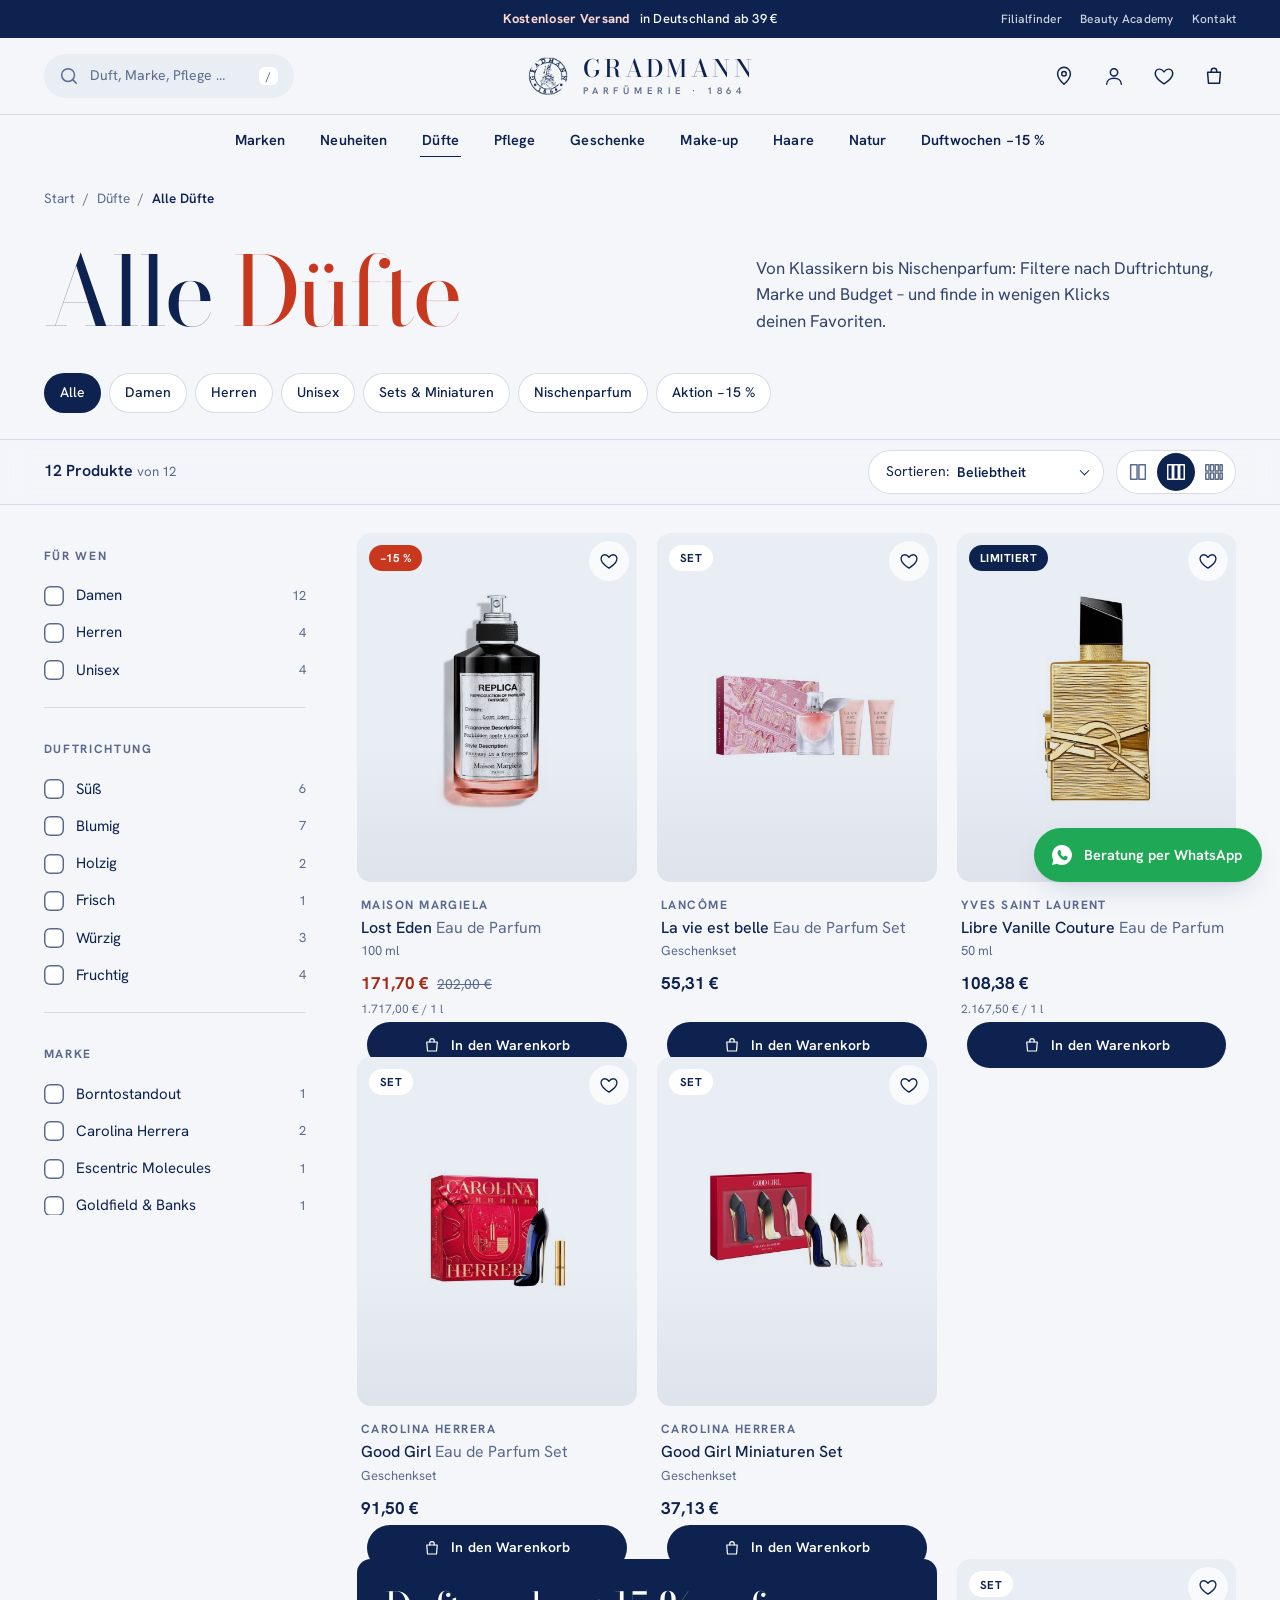
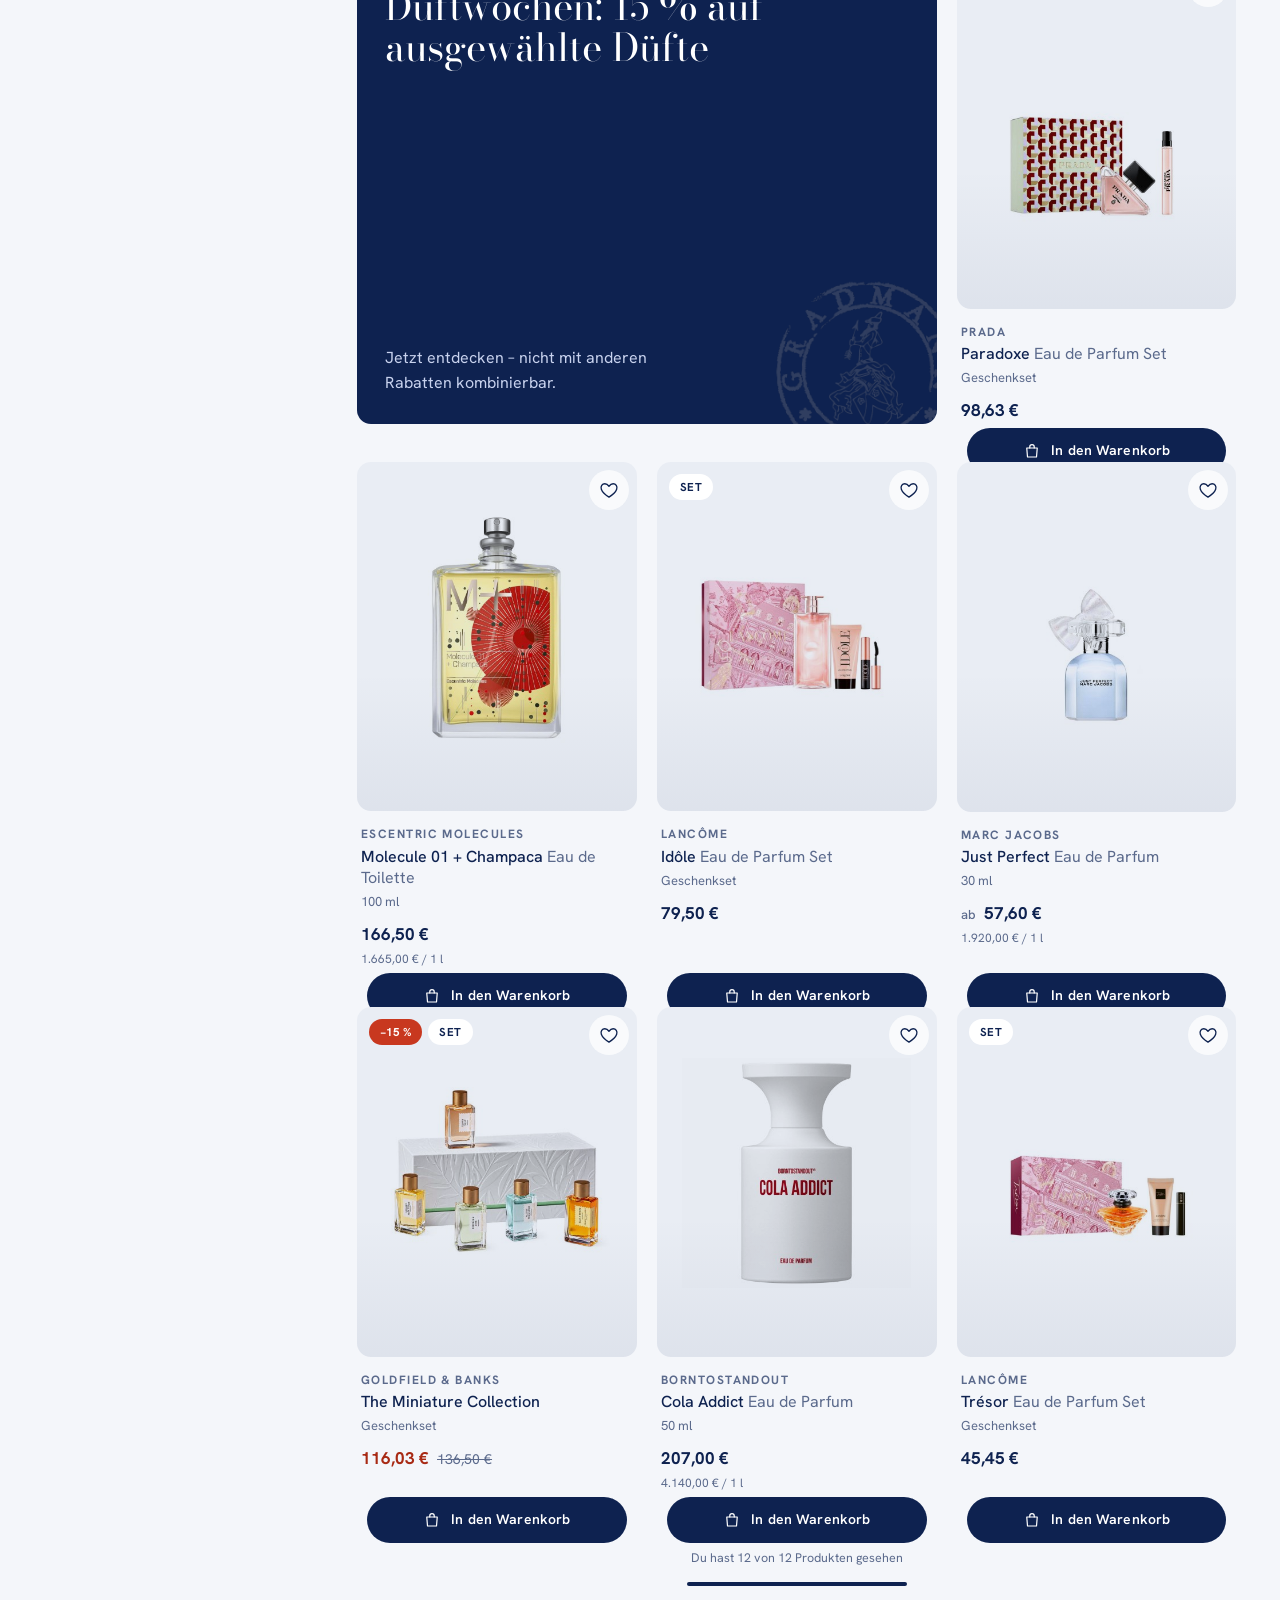
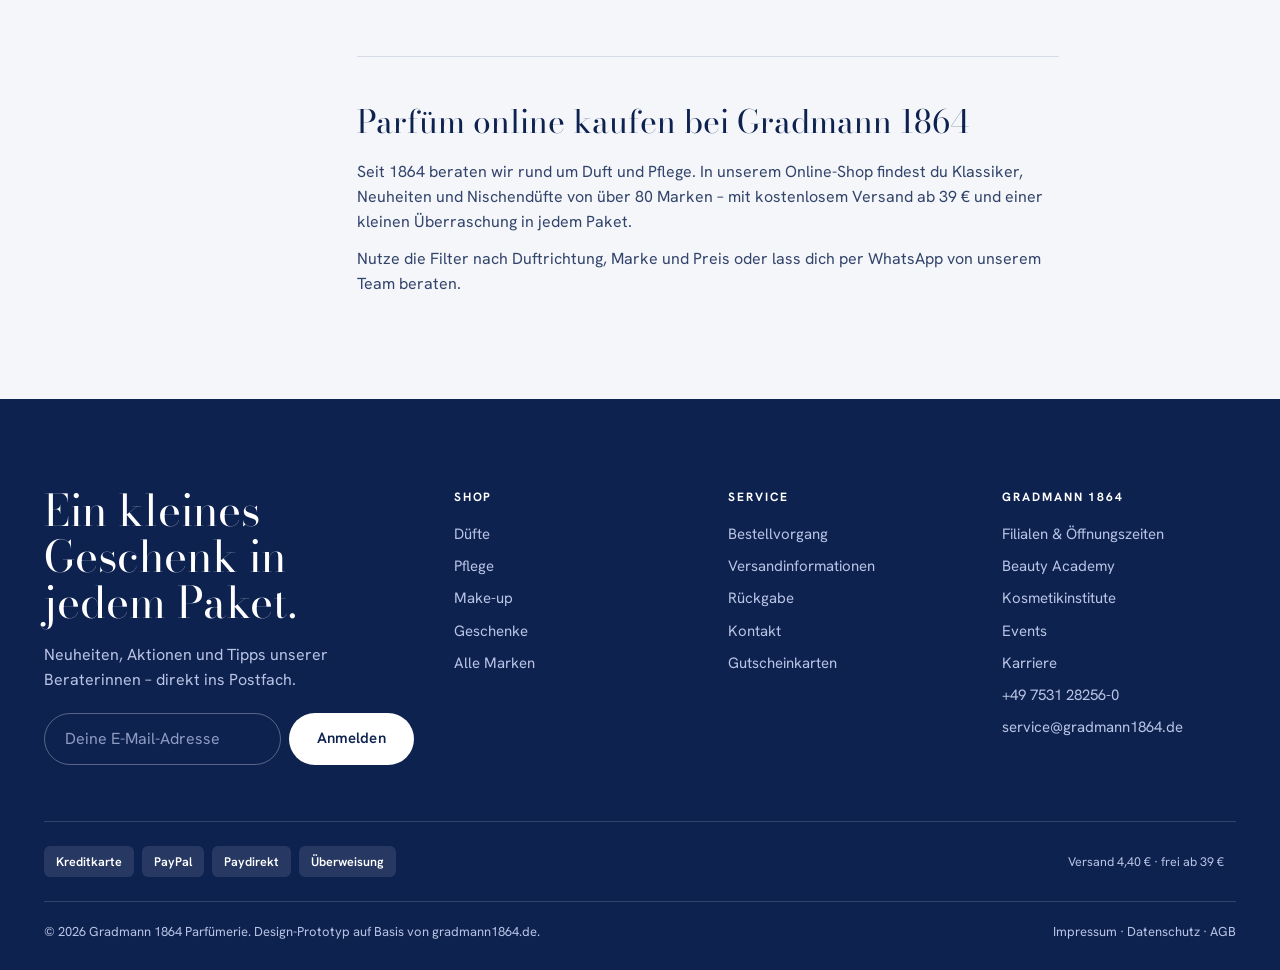
==== kollektion.html @ aa3141bb "Gradmann 1864: Shop-Layout-Prototyp (Startseite, Kollektion, Produkt) Co-Authored-By: Claude Sonnet " ====
<!doctype html>
<html lang="de" class="no-js">
<head>
<meta charset="utf-8">
<meta name="viewport" content="width=device-width, initial-scale=1">
<title>Düfte – GRADMANN 1864</title>
<meta name="description" content="Düfte für Damen, Herren und Unisex von über 80 Marken. Filtern nach Duftrichtung, Marke und Preis.">
<link rel="icon" href="img/stempel.png">
<link rel="preconnect" href="https://fonts.googleapis.com"><link rel="preconnect" href="https://fonts.gstatic.com" crossorigin>
<link href="https://fonts.googleapis.com/css2?family=Bodoni+Moda:ital,opsz,wght@0,6..96,400;0,6..96,500;1,6..96,400&family=Hanken+Grotesk:wght@400;500;600;700&display=swap" rel="stylesheet">
<link rel="stylesheet" href="css/style.css">
</head>
<body>
<script src="js/data.js"></script>
<script src="js/app.js"></script>

<main id="main">
  <div class="wrap">
    <nav class="crumbs" aria-label="Brotkrumen"><a href="index.html">Start</a><span>/</span><a href="kollektion.html">Düfte</a><span>/</span><span aria-current="page" id="crumb">Alle Düfte</span></nav>
    <div class="coll-hero">
      <h1 id="title" class="lines-split"><span class="ln"><span>Alle <em>Düfte</em></span></span></h1>
      <p class="rv" id="intro">Von Klassikern bis Nischenparfum: Filtere nach Duftrichtung, Marke und Budget – und finde in wenigen Klicks deinen Favoriten.</p>
    </div>
    <div class="cats rv" id="cats" role="group" aria-label="Schnellauswahl"></div>
  </div>

  <div class="coll-bar"><div class="wrap coll-bar-in">
    <button class="btn btn-ghost fbtn" id="fopen" style="--h:44px;padding:0 20px"><svg class="icon" viewBox="0 0 24 24"><path d="M4 7h10m4 0h2M4 17h2m4 0h10"/><circle cx="16" cy="7" r="2"/><circle cx="8" cy="17" r="2"/></svg>Filter<span id="fn"></span></button>
    <div class="count" id="count"></div>
    <label class="sel"><span class="sr">Sortieren</span><span class="pre">Sortieren:</span> <select id="sort"><option value="pop">Beliebtheit</option><option value="new">Neuheiten</option><option value="asc">Preis aufsteigend</option><option value="desc">Preis absteigend</option></select></label>
    <div class="view" role="group" aria-label="Ansicht"><button data-d="wide" aria-label="Große Ansicht" aria-pressed="false"><svg class="icon" viewBox="0 0 24 24"><rect x="4" y="4" width="7" height="16"/><rect x="13" y="4" width="7" height="16"/></svg></button><button data-d="" aria-label="Standardansicht" aria-pressed="true"><svg class="icon" viewBox="0 0 24 24"><rect x="3" y="4" width="5" height="16"/><rect x="9.500" y="4" width="5" height="16"/><rect x="16" y="4" width="5" height="16"/></svg></button><button data-d="dense" aria-label="Kompakte Ansicht" aria-pressed="false"><svg class="icon" viewBox="0 0 24 24"><rect x="3" y="4" width="3.500" height="7"/><rect x="8.200" y="4" width="3.500" height="7"/><rect x="13.400" y="4" width="3.500" height="7"/><rect x="18.600" y="4" width="2.400" height="7"/><rect x="3" y="13" width="3.500" height="7"/><rect x="8.200" y="13" width="3.500" height="7"/><rect x="13.400" y="13" width="3.500" height="7"/><rect x="18.600" y="13" width="2.400" height="7"/></svg></button></div>
  </div></div>

  <div class="wrap coll-main">
    <aside class="facets" id="facets" aria-label="Filter">
      <div class="fdrawer-x"><h2>Filter</h2><button class="ibtn" id="fclose" aria-label="Filter schließen"><svg class="icon" viewBox="0 0 24 24"><path d="m6 6 12 12M18 6 6 18"/></svg></button></div>
      <div class="fg"><h3>Für wen</h3><div id="f-for"></div></div>
      <div class="fg"><h3>Duftrichtung</h3><div id="f-family"></div></div>
      <div class="fg"><h3>Marke</h3><div id="f-brand"></div></div>
      <div class="fg"><h3>Art</h3><div id="f-type"></div></div>
      <div class="fg"><h3>Preis</h3><div class="range"><div class="vals"><span>0 €</span><span id="pv"></span></div><input type="range" id="pr" min="30" max="210" step="5" value="210" aria-label="Maximaler Preis"></div></div>
      <div class="fg"><label class="ck"><input type="checkbox" id="f-sale"> Nur Aktionsware (−15 %)</label></div>
      <button class="fclear" id="fclear">Alle Filter zurücksetzen</button>
    </aside>
    <div class="fapply" id="fapply"><button class="btn btn-primary btn-block" id="fdone">Ergebnisse anzeigen</button></div>
    <div class="scrim-f" id="fscrim"></div>

    <section aria-live="polite">
      <div class="active" id="active"></div>
      <div class="pgrid" id="grid"></div>
      <div class="more" id="more"></div>
      <div class="seo rv"><h2>Parfüm online kaufen bei Gradmann 1864</h2><p>Seit 1864 beraten wir rund um Duft und Pflege. In unserem Online-Shop findest du Klassiker, Neuheiten und Nischendüfte von über 80 Marken – mit kostenlosem Versand ab 39 € und einer kleinen Überraschung in jedem Paket.</p><p>Nutze die Filter nach Duftrichtung, Marke und Preis oder lass dich per WhatsApp von unserem Team beraten.</p></div>
    </section>
  </div>
</main>
<script src="js/coll.js"></script>
</body>
</html>
---- css/style.css ----
/* GRADMANN 1864 – Shop-Prototyp · Tokens */
:root {
  --ink: #0e2250;          /* Stempel-Marineblau */
  --ink-2: #33446b;
  --ink-3: #5b6a8c;
  --ground: #f4f6fa;
  --tile: #e9edf4;
  --line: #d5dbe7;
  --paper: #ffffff;
  --accent: #c8381f;       /* Aktionsfarbe: Rabatt, Fortschritt */
  --accent-ink: #a82a14;
  --ok: #17794e;
  --radius: 14px;
  --radius-s: 8px;
  --ease: cubic-bezier(.16, 1, .3, 1);
  --display: 'Bodoni Moda', 'Didot', serif;
  --sans: 'Hanken Grotesk', system-ui, -apple-system, sans-serif;
  --gut: clamp(16px, 3.4vw, 48px);
  --max: 1440px;
  --shadow: 0 1px 2px rgba(14,34,80,.06), 0 12px 32px -12px rgba(14,34,80,.22);
  --hdr-h: 114px;
  color-scheme: light;
}
@media (max-width: 1000px) { :root { --hdr-h: 64px; } }
@view-transition { navigation: auto; }
*, *::before, *::after { box-sizing: border-box; }
html { scroll-behavior: smooth; -webkit-text-size-adjust: 100%; }
body { margin: 0; font: 400 16px/1.55 var(--sans); color: var(--ink-2); background: var(--ground); -webkit-font-smoothing: antialiased; text-rendering: optimizeLegibility; }
img { display: block; max-width: 100%; }
a { color: inherit; text-decoration-thickness: 1px; text-underline-offset: .25em; }
button { font: inherit; color: inherit; background: none; border: 0; padding: 0; cursor: pointer; }
h1, h2, h3, h4 { margin: 0; color: var(--ink); font-weight: 500; text-wrap: balance; }
p { margin: 0; text-wrap: pretty; }
::selection { background: var(--ink); color: #fff; }
:focus-visible { outline: 2px solid var(--ink); outline-offset: 3px; border-radius: 4px; }
.dark :focus-visible { outline-color: #fff; }
::-webkit-scrollbar { width: 10px; height: 10px; }
::-webkit-scrollbar-thumb { background: var(--line); border-radius: 10px; border: 2px solid var(--ground); }
input, select { caret-color: var(--accent); }
.wrap { width: 100%; max-width: var(--max); margin-inline: auto; padding-inline: var(--gut); }
.sr { position: absolute; width: 1px; height: 1px; overflow: hidden; clip-path: inset(50%); white-space: nowrap; }
.display { font-family: var(--display); font-weight: 400; letter-spacing: -.02em; line-height: 1; }
.tnum { font-variant-numeric: tabular-nums; }
.skip { position: absolute; left: 12px; top: -60px; background: var(--ink); color: #fff; padding: 10px 16px; border-radius: 8px; z-index: 200; transition: top .2s; }
.skip:focus { top: 12px; }

/* Buttons */
.btn { --h: 52px; display: inline-flex; align-items: center; justify-content: center; gap: 10px; min-height: var(--h); padding: 0 28px; border-radius: 999px; font-weight: 600; font-size: 15px; letter-spacing: .01em; text-decoration: none; transition: transform .35s var(--ease), background .25s, color .25s, box-shadow .35s var(--ease); position: relative; overflow: hidden; isolation: isolate; white-space: nowrap; }
.btn svg { width: 18px; height: 18px; transition: transform .4s var(--ease); }
.btn:hover svg.arr { transform: translateX(4px); }
.btn-primary { background: var(--ink); color: #fff; }
.btn-primary::before { content: ''; position: absolute; inset: 0; background: var(--accent); transform: translateY(101%); transition: transform .45s var(--ease); z-index: -1; border-radius: inherit; }
.btn-primary:hover::before { transform: none; }
.btn-primary:active { transform: scale(.97); }
.btn-ghost { box-shadow: inset 0 0 0 1.5px var(--ink); color: var(--ink); background: transparent; }
.btn-ghost:hover { background: var(--ink); color: #fff; }
.btn-light { background: #fff; color: var(--ink); }
.btn-light:hover { background: var(--accent); color: #fff; }
.btn-block { width: 100%; }
.btn[disabled] { opacity: .5; pointer-events: none; }
.link { font-weight: 600; color: var(--ink); text-decoration: none; background: linear-gradient(currentColor, currentColor) 0 100% / 100% 1.5px no-repeat; padding-bottom: 3px; transition: background-size .45s var(--ease); display: inline-flex; gap: 8px; align-items: center; }
.link:hover { background-size: 0 1.5px; background-position: 100% 100%; }
.icon { width: 22px; height: 22px; stroke: currentColor; fill: none; stroke-width: 1.6; stroke-linecap: round; stroke-linejoin: round; }

/* Announcement */
.announce { background: var(--ink); color: #fff; font-size: 13px; font-weight: 500; letter-spacing: .02em; height: 38px; position: relative; overflow: hidden; }
.announce .wrap { height: 100%; display: flex; align-items: center; justify-content: center; position: relative; }
.announce .msg { position: absolute; inset: 0; display: flex; align-items: center; justify-content: center; gap: 10px; opacity: 0; transform: translateY(12px); transition: opacity .6s var(--ease), transform .6s var(--ease); text-align: center; padding-inline: 12px; }
.announce .msg.on { opacity: 1; transform: none; }
.announce b { font-weight: 700; color: #ffd9d1; }
.announce .side { position: absolute; right: var(--gut); font-size: 12px; opacity: .8; display: none; }
@media (min-width: 900px) { .announce .side { display: block; } .announce .side a { text-decoration: none; margin-left: 18px; } .announce .side a:hover { text-decoration: underline; } }

/* Header */
.hdr { position: sticky; top: 0; z-index: 60; background: rgba(244,246,250,.86); backdrop-filter: saturate(1.4) blur(16px); -webkit-backdrop-filter: saturate(1.4) blur(16px); border-bottom: 1px solid transparent; transition: border-color .3s, background .3s, box-shadow .3s; }
.hdr.stuck { border-color: var(--line); box-shadow: 0 8px 30px -20px rgba(14,34,80,.3); }
.hdr-in { display: grid; grid-template-columns: 1fr auto 1fr; align-items: center; height: 76px; gap: 16px; transition: height .4s var(--ease); }
.hdr.stuck .hdr-in { height: 64px; }
.brand { display: flex; align-items: center; gap: 12px; text-decoration: none; color: var(--ink); justify-self: center; }
.brand img { width: 46px; height: auto; transition: transform .8s var(--ease), width .4s var(--ease); }
.hdr.stuck .brand img { width: 38px; }
.brand:hover img { transform: rotate(-12deg) scale(1.06); }
.brand .wm { display: flex; flex-direction: column; line-height: 1; }
.brand .wm b { font-family: var(--display); font-size: 24px; font-weight: 500; letter-spacing: .14em; }
.brand .wm i { font-style: normal; font-size: 9.5px; letter-spacing: .5em; text-transform: uppercase; margin-top: 5px; color: var(--ink-3); font-weight: 600; }
.hdr-l, .hdr-r { display: flex; align-items: center; gap: 6px; }
.hdr-r { justify-content: flex-end; }
.ibtn { width: 44px; height: 44px; border-radius: 50%; display: grid; place-items: center; color: var(--ink); position: relative; transition: background .2s, transform .3s var(--ease); text-decoration: none; }
.ibtn:hover { background: var(--tile); }
.ibtn:active { transform: scale(.92); }
.ibtn .count { position: absolute; top: 3px; right: 1px; min-width: 19px; height: 19px; padding: 0 5px; border-radius: 10px; background: var(--accent); color: #fff; font-size: 11px; font-weight: 700; display: grid; place-items: center; transform: scale(0); transition: transform .45s var(--ease); font-variant-numeric: tabular-nums; }
.ibtn .count.on { transform: scale(1); }
.ibtn .count.pop { animation: pop .5s var(--ease); }
@keyframes pop { 40% { transform: scale(1.5); } }
.burger { display: none; }
.hdr-search { display: flex; align-items: center; gap: 10px; height: 44px; padding: 0 16px 0 14px; border-radius: 999px; background: var(--tile); color: var(--ink-3); font-size: 14px; min-width: 250px; transition: background .2s, box-shadow .2s; }
.hdr-search:hover { background: #dfe5ef; }
.hdr-search kbd { margin-left: auto; font: 600 11px var(--sans); padding: 2px 7px; border-radius: 6px; background: var(--paper); color: var(--ink-3); }
.nav { border-top: 1px solid var(--line); }
.nav ul { list-style: none; margin: 0; padding: 0; display: flex; justify-content: center; gap: clamp(14px, 2.4vw, 36px); }
.nav > .wrap > ul > li > a { display: block; padding: 14px 2px; font-size: 14.5px; font-weight: 600; color: var(--ink); text-decoration: none; position: relative; letter-spacing: .01em; }
.nav > .wrap > ul > li > a::after { content: ''; position: absolute; left: 0; right: 0; bottom: 8px; height: 1.5px; background: var(--ink); transform: scaleX(0); transform-origin: right; transition: transform .45s var(--ease); }
.nav > .wrap > ul > li:hover > a::after, .nav > .wrap > ul > li > a[aria-current]::after { transform: scaleX(1); transform-origin: left; }
.nav li.sale > a { color: var(--accent-ink); }
.nav li.has-mega { position: static; }
.mega { position: absolute; left: 0; right: 0; top: 100%; background: var(--paper); border-bottom: 1px solid var(--line); box-shadow: 0 40px 60px -40px rgba(14,34,80,.35); opacity: 0; visibility: hidden; transform: translateY(-8px); transition: opacity .3s var(--ease), transform .45s var(--ease), visibility 0s .3s; }
.has-mega:hover > .mega, .has-mega:focus-within > .mega { opacity: 1; visibility: visible; transform: none; transition-delay: 0s; }
.mega-in { display: grid; grid-template-columns: repeat(4, 1fr) 1.35fr; gap: 32px; padding-block: 34px 40px; }
.mega h4 { font-size: 12px; text-transform: uppercase; letter-spacing: .14em; color: var(--ink-3); font-weight: 700; margin-bottom: 14px; }
.mega ul { flex-direction: column; gap: 2px; justify-content: flex-start; }
.mega ul a { display: inline-block; padding: 5px 0; text-decoration: none; color: var(--ink); font-size: 15.5px; transition: transform .3s var(--ease), color .2s; }
.mega ul a:hover { transform: translateX(6px); color: var(--accent-ink); }
.mega-feat { display: grid; grid-template-columns: 110px 1fr; gap: 16px; align-items: center; background: var(--tile); border-radius: var(--radius); padding: 14px; text-decoration: none; color: var(--ink); }
.mega-feat img { mix-blend-mode: multiply; aspect-ratio: 1; object-fit: contain; width: 100%; transition: transform .6s var(--ease); }
.mega-feat:hover img { transform: scale(1.08) rotate(-3deg); }
.mega-feat b { display: block; font-family: var(--display); font-weight: 500; font-size: 20px; line-height: 1.15; margin: 4px 0 8px; }
.mega-feat span { font-size: 14px; }

/* Mobile nav */
.mnav { position: fixed; inset: 0; z-index: 90; pointer-events: none; visibility: hidden; transition: visibility 0s .6s; }
.mnav .scrim { position: absolute; inset: 0; background: rgba(14,34,80,.45); opacity: 0; transition: opacity .35s; }
.mnav .panel { position: absolute; inset: 0 auto 0 0; width: min(92vw, 400px); background: var(--paper); transform: translateX(-102%); transition: transform .55s var(--ease); display: flex; flex-direction: column; padding: 18px var(--gut) 28px; overflow: auto; }
.mnav.open { pointer-events: auto; visibility: visible; transition-delay: 0s; }
.mnav.open .scrim { opacity: 1; }
.mnav.open .panel { transform: none; }
.mnav ul { list-style: none; margin: 18px 0; padding: 0; }
.mnav li a { display: flex; justify-content: space-between; align-items: center; padding: 16px 0; border-bottom: 1px solid var(--line); font-family: var(--display); font-size: 28px; color: var(--ink); text-decoration: none; opacity: 0; transform: translateX(-16px); transition: opacity .5s var(--ease), transform .6s var(--ease); }
.mnav.open li a { opacity: 1; transform: none; transition-delay: calc(var(--i) * 45ms + 150ms); }

/* Search overlay */
.search[aria-hidden="true"] { visibility: hidden; }
.search { position: fixed; inset: 0; z-index: 100; background: rgba(244,246,250,.97); backdrop-filter: blur(10px); display: grid; align-content: start; padding: 0 var(--gut); opacity: 0; visibility: hidden; transition: opacity .3s, visibility 0s .3s; overflow: auto; }
.search.open { opacity: 1; visibility: visible; transition-delay: 0s; }
.search-in { width: 100%; max-width: 1100px; margin: 0 auto; padding-top: clamp(24px, 8vh, 90px); transform: translateY(-16px); transition: transform .6s var(--ease); }
.search.open .search-in { transform: none; }
.search-box { display: flex; align-items: center; gap: 14px; border-bottom: 2px solid var(--ink); padding-bottom: 12px; color: var(--ink); }
.search-box input { flex: 1; min-width: 0; border: 0; background: none; outline: 0; font: 400 clamp(26px, 5vw, 52px)/1.1 var(--display); color: var(--ink); letter-spacing: -.01em; }
.search-box input::placeholder { color: #9aa6c0; }
.search-grid { display: grid; grid-template-columns: 220px 1fr; gap: 40px; margin-top: 34px; padding-bottom: 60px; }
.search h5 { margin: 0 0 12px; font-size: 12px; letter-spacing: .14em; text-transform: uppercase; color: var(--ink-3); }
.chips { display: flex; flex-wrap: wrap; gap: 8px; }
.chip { display: inline-flex; align-items: center; gap: 8px; min-height: 40px; padding: 0 16px; border-radius: 999px; background: var(--paper); box-shadow: inset 0 0 0 1px var(--line); font-size: 14px; font-weight: 500; color: var(--ink); text-decoration: none; transition: background .2s, color .2s, box-shadow .2s, transform .3s var(--ease); }
.chip:hover { box-shadow: inset 0 0 0 1px var(--ink); }
.chip[aria-pressed="true"], .chip.on { background: var(--ink); color: #fff; box-shadow: none; }
.chip:active { transform: scale(.95); }
.res { list-style: none; margin: 0; padding: 0; display: grid; gap: 4px; }
.res a { display: grid; grid-template-columns: 64px 1fr auto; gap: 16px; align-items: center; padding: 8px; border-radius: 12px; text-decoration: none; color: var(--ink); transition: background .2s; }
.res a:hover, .res a:focus-visible { background: var(--paper); }
.res img { width: 64px; aspect-ratio: 1; object-fit: contain; background: var(--tile); border-radius: 10px; mix-blend-mode: multiply; }
.res small { display: block; color: var(--ink-3); font-size: 13px; }
.res b { font-weight: 600; }
.res mark { background: none; color: var(--accent-ink); font-weight: 700; }

/* Drawer (cart) */
.drawer { position: fixed; inset: 0; z-index: 95; pointer-events: none; visibility: hidden; transition: visibility 0s .6s; }
.drawer .scrim { position: absolute; inset: 0; background: rgba(14,34,80,.45); opacity: 0; transition: opacity .35s; }
.drawer .panel { position: absolute; top: 0; right: 0; bottom: 0; width: min(100vw, 460px); background: var(--paper); transform: translateX(104%); transition: transform .6s var(--ease); display: flex; flex-direction: column; box-shadow: -30px 0 60px -30px rgba(14,34,80,.4); }
.drawer.open { pointer-events: auto; visibility: visible; transition-delay: 0s; }
.drawer.open .scrim { opacity: 1; }
.drawer.open .panel { transform: none; }
.drawer header { display: flex; align-items: center; justify-content: space-between; padding: 20px 24px; border-bottom: 1px solid var(--line); }
.drawer header h2 { font-family: var(--display); font-size: 26px; font-weight: 400; }
.ship { padding: 16px 24px; background: var(--ground); border-bottom: 1px solid var(--line); font-size: 14px; color: var(--ink); }
.ship .bar { height: 8px; border-radius: 8px; background: var(--line); overflow: hidden; margin-top: 10px; }
.ship .bar i { display: block; height: 100%; width: 0; background: var(--accent); border-radius: 8px; transition: width .9s var(--ease), background .4s; }
.ship.done .bar i { background: var(--ok); }
.ship b { font-weight: 700; }
.lines { flex: 1; overflow: auto; padding: 8px 24px; }
.line { display: grid; grid-template-columns: 84px 1fr auto; gap: 16px; padding: 16px 0; border-bottom: 1px solid var(--line); animation: lineIn .6s var(--ease) both; }
@keyframes lineIn { from { opacity: 0; transform: translateY(14px); } }
.line img { width: 84px; aspect-ratio: 1; object-fit: contain; background: var(--tile); border-radius: 10px; mix-blend-mode: multiply; }
.line small { color: var(--ink-3); display: block; font-size: 13px; }
.line b.n { color: var(--ink); font-weight: 600; line-height: 1.25; display: block; margin-top: 2px; }
.line .rm { font-size: 13px; color: var(--ink-3); text-decoration: underline; margin-top: 8px; }
.line .rm:hover { color: var(--accent-ink); }
.line .pr { font-weight: 700; color: var(--ink); text-align: right; }
.qty { display: inline-flex; align-items: center; border-radius: 999px; box-shadow: inset 0 0 0 1px var(--line); margin-top: 10px; }
.qty button { width: 36px; height: 36px; border-radius: 50%; font-size: 18px; color: var(--ink); transition: background .2s; }
.qty button:hover { background: var(--tile); }
.qty span { min-width: 26px; text-align: center; font-weight: 600; color: var(--ink); font-variant-numeric: tabular-nums; }
.drawer footer { padding: 20px 24px 24px; border-top: 1px solid var(--line); background: var(--paper); display: grid; gap: 12px; }
.drawer .row { display: flex; justify-content: space-between; font-size: 15px; }
.drawer .row.total { font-size: 20px; font-weight: 700; color: var(--ink); }
.drawer .empty { text-align: center; padding: 60px 10px; color: var(--ink-3); }
.drawer .empty h3 { font-family: var(--display); font-size: 28px; font-weight: 400; margin-bottom: 8px; }
.upsell { padding: 14px 24px; background: var(--ground); border-top: 1px solid var(--line); }
.upsell h5 { margin: 0 0 10px; font-size: 12px; text-transform: uppercase; letter-spacing: .12em; color: var(--ink-3); }
.upsell .u { display: grid; grid-template-columns: 52px 1fr auto; gap: 12px; align-items: center; }
.upsell img { width: 52px; aspect-ratio: 1; object-fit: contain; background: var(--tile); border-radius: 8px; mix-blend-mode: multiply; }
.upsell .u b { font-size: 14px; color: var(--ink); line-height: 1.2; display: block; }
.upsell .u small { color: var(--ink-3); }
.mini { min-height: 38px; padding: 0 16px; border-radius: 999px; box-shadow: inset 0 0 0 1.5px var(--ink); color: var(--ink); font-weight: 600; font-size: 13px; transition: background .2s, color .2s; }
.mini:hover { background: var(--ink); color: #fff; }

/* Toast + fly */
.toast { position: fixed; left: 50%; bottom: 24px; z-index: 120; transform: translate(-50%, calc(100% + 48px)); visibility: hidden; background: var(--ink); color: #fff; padding: 14px 22px; border-radius: 999px; font-weight: 600; font-size: 14.5px; display: flex; gap: 10px; align-items: center; transition: transform .6s var(--ease), visibility 0s .6s; box-shadow: var(--shadow); max-width: calc(100vw - 32px); }
.toast.on { transform: translate(-50%, 0); visibility: visible; transition-delay: 0s; }
.fly { position: fixed; z-index: 130; width: 80px; height: 80px; object-fit: contain; border-radius: 50%; background: var(--tile); pointer-events: none; mix-blend-mode: multiply; transition: transform .85s cubic-bezier(.5,0,.2,1), opacity .85s; }

/* Reveal */
.rv { opacity: 0; transform: translateY(26px); transition: opacity .9s var(--ease), transform 1s var(--ease); transition-delay: calc(var(--d, 0) * 80ms); }
.rv.in { opacity: 1; transform: none; }
.wipe { clip-path: inset(0 0 99% 0); transition: clip-path 1.2s var(--ease); transition-delay: calc(var(--d, 0) * 100ms); }
.wipe.in { clip-path: inset(0); }
.lines-split .ln { display: block; overflow: hidden; }
.lines-split .ln > span { display: inline-block; transform: translateY(105%); transition: transform 1.1s var(--ease); transition-delay: calc(var(--d, 0) * 90ms + 100ms); }
.lines-split.in .ln > span { transform: none; }
@media (prefers-reduced-motion: reduce) {
  .marq-t { animation: none !important; }
  *, *::before, *::after { animation-iteration-count: 1 !important; animation-duration: .01ms !important; transition-duration: .01ms !important; transition-delay: 0s !important; scroll-behavior: auto !important; }
  .rv, .wipe, .lines-split .ln > span { opacity: 1; transform: none; clip-path: none; }
}
.no-js .rv, .no-js .wipe, .no-js .lines-split .ln > span { opacity: 1; transform: none; clip-path: none; }

/* Product card */
.pgrid { display: grid; grid-template-columns: repeat(4, 1fr); gap: clamp(28px, 3vw, 44px) clamp(14px, 1.6vw, 24px); }
.pc { position: relative; display: flex; flex-direction: column; min-width: 0; }
.pc-media { position: relative; display: block; aspect-ratio: 4 / 5; background: var(--tile); border-radius: var(--radius); overflow: hidden; }
.pc-media img { position: absolute; inset: 9% 9% 14%; width: 82%; height: 77%; object-fit: contain; mix-blend-mode: multiply; transition: transform .9s var(--ease); }
.pc:hover .pc-media img { transform: scale(1.07) translateY(-2%); }
.pc-media::after { content: ''; position: absolute; inset: auto 0 0; height: 40%; background: linear-gradient(transparent, rgba(14,34,80,.05)); pointer-events: none; }
.badges { position: absolute; top: 12px; left: 12px; display: flex; gap: 6px; z-index: 2; flex-wrap: wrap; }
.badge { display: inline-flex; align-items: center; height: 26px; padding: 0 11px; border-radius: 999px; font-size: 11.5px; font-weight: 700; letter-spacing: .04em; background: var(--paper); color: var(--ink); text-transform: uppercase; }
.badge.sale { background: var(--accent); color: #fff; }
.badge.ink { background: var(--ink); color: #fff; }
.wish { position: absolute; top: 8px; right: 8px; z-index: 3; width: 40px; height: 40px; border-radius: 50%; display: grid; place-items: center; color: var(--ink); background: rgba(255,255,255,.7); backdrop-filter: blur(6px); transition: transform .4s var(--ease), background .2s; }
.wish:hover { background: #fff; transform: scale(1.08); }
.wish svg { width: 20px; height: 20px; }
.wish[aria-pressed="true"] { color: var(--accent); }
.wish[aria-pressed="true"] svg { fill: currentColor; animation: pop .5s var(--ease); }
.qa { position: absolute; left: 10px; right: 10px; bottom: 10px; z-index: 3; transform: translateY(calc(100% + 14px)); transition: transform .6s var(--ease); }
.pc:hover .qa, .pc:focus-within .qa { transform: none; }
@media (hover: none) { .qa { transform: none; position: static; margin-top: 12px; } .qa .btn { --h: 44px; width: 100%; } }
.qa .btn { --h: 46px; width: 100%; background: var(--ink); color: #fff; font-size: 14px; }
.pc-body { padding: 14px 4px 0; display: grid; gap: 3px; }
.pc-brand { font-size: 12px; font-weight: 700; letter-spacing: .12em; text-transform: uppercase; color: var(--ink-3); }
.pc-name { font-size: 16px; line-height: 1.3; color: var(--ink); font-weight: 500; text-decoration: none; }
.pc-name::after { content: ''; position: absolute; inset: 0; z-index: 1; }
.pc-meta { font-size: 13px; color: var(--ink-3); }
.pc-price { display: flex; align-items: baseline; gap: 8px; margin-top: 6px; font-weight: 700; color: var(--ink); font-size: 17px; font-variant-numeric: tabular-nums; }
.pc-price s { font-weight: 400; color: var(--ink-3); font-size: 14px; }
.pc-price .off { color: var(--accent-ink); }
.pc-price small { font-weight: 500; color: var(--ink-3); font-size: 13px; }
.pc-per { font-size: 12px; color: var(--ink-3); }
.pc-tags { display: flex; gap: 6px; flex-wrap: wrap; margin-top: 8px; }
.pc-tags span { font-size: 12px; padding: 3px 9px; border-radius: 999px; background: var(--paper); box-shadow: inset 0 0 0 1px var(--line); color: var(--ink-2); }
@media (max-width: 1100px) { .pgrid { grid-template-columns: repeat(3, 1fr); } }
@media (max-width: 760px) { .pgrid { grid-template-columns: repeat(2, 1fr); } .pc-name { font-size: 15px; } .qa { display: block; position: static; transform: none; margin-top: 10px; } .qa .btn { --h: 42px; font-size: 13px; } .pc-tags { display: none; } }

/* Section scaffolding */
.sec { padding-block: clamp(64px, 9vw, 130px); }
.sec-head { display: flex; align-items: end; justify-content: space-between; gap: 24px; margin-bottom: clamp(28px, 4vw, 52px); flex-wrap: wrap; }
.sec-head h2 { font-family: var(--display); font-weight: 400; font-size: clamp(34px, 5vw, 68px); line-height: 1; letter-spacing: -.02em; }
.sec-head h2 em { font-style: normal; }
.dark { background: var(--ink); color: #c8d2ee; }
.dark h2, .dark h3 { color: #fff; }

/* Footer */
.foot { background: var(--ink); color: #b9c4e4; padding-top: clamp(56px, 7vw, 96px); }
.foot a { color: inherit; text-decoration: none; }
.foot a:hover { color: #fff; text-decoration: underline; }
.foot-top { display: grid; grid-template-columns: 1.4fr repeat(3, 1fr); gap: 40px; padding-bottom: 56px; }
.foot h4 { color: #fff; font-size: 12px; letter-spacing: .16em; text-transform: uppercase; margin-bottom: 16px; font-weight: 700; }
.foot ul { list-style: none; margin: 0; padding: 0; display: grid; gap: 9px; font-size: 15px; }
.foot .big { font-family: var(--display); font-size: clamp(28px, 3.4vw, 44px); color: #fff; line-height: 1.05; margin-bottom: 18px; }
.nl { display: flex; gap: 8px; max-width: 420px; }
.nl input { flex: 1; min-width: 0; height: 52px; border-radius: 999px; border: 1.5px solid rgba(255,255,255,.3); background: transparent; padding: 0 20px; color: #fff; font: inherit; outline: none; transition: border-color .2s; }
.nl input:focus { border-color: #fff; }
.nl input::placeholder { color: #8e9bc2; }
.foot-pay { display: flex; gap: 8px; flex-wrap: wrap; padding-block: 24px; border-top: 1px solid rgba(255,255,255,.15); align-items: center; }
.foot-pay span { padding: 6px 12px; border-radius: 6px; background: rgba(255,255,255,.1); font-size: 12.5px; font-weight: 600; color: #fff; }
.foot-bottom { display: flex; justify-content: space-between; gap: 16px; flex-wrap: wrap; padding-block: 20px 28px; font-size: 13px; border-top: 1px solid rgba(255,255,255,.15); }
@media (max-width: 900px) { .foot-top { grid-template-columns: 1fr 1fr; } .foot-top > :first-child { grid-column: 1 / -1; } }

/* Floating WhatsApp */
.wa { position: fixed; right: 18px; bottom: 18px; z-index: 55; display: flex; align-items: center; gap: 10px; height: 54px; padding: 0 20px 0 16px; border-radius: 999px; background: #1fa855; color: #fff; text-decoration: none; font-weight: 600; font-size: 14.5px; box-shadow: var(--shadow); transition: transform .4s var(--ease); }
.wa:hover { transform: translateY(-3px); }
.wa svg { width: 24px; height: 24px; fill: currentColor; }
@media (max-width: 700px) { .wa span { display: none; } .wa { padding: 0; width: 54px; justify-content: center; } }

/* Responsive header */
@media (max-width: 1000px) {
  .nav, .hdr-search, .hide-m { display: none; }
  .burger { display: grid; }
  .hdr-in { grid-template-columns: 1fr auto 1fr; height: 64px; }
  .brand .wm b { font-size: 19px; }
  .brand .wm i { display: none; }
  .brand img { width: 36px; }
}
@media (max-width: 760px) { .search-grid { grid-template-columns: 1fr; gap: 24px; } .mega-in { grid-template-columns: 1fr 1fr; } }

/* ============ HOME ============ */
.hero { position: relative; overflow: clip; padding-block: clamp(28px, 4vw, 56px) clamp(56px, 7vw, 100px); }
.hero-grid { display: grid; grid-template-columns: minmax(0, 1.02fr) minmax(0, 1fr); gap: clamp(24px, 4vw, 72px); align-items: center; }
.hero h1 { font-family: var(--display); font-weight: 400; font-size: clamp(52px, 8.6vw, 96px); line-height: .94; letter-spacing: -.035em; color: var(--ink); }
.hero h1 em { font-style: normal; color: var(--accent); }
.hero .lede { max-width: 46ch; margin-top: clamp(18px, 2vw, 28px); font-size: clamp(17px, 1.4vw, 20px); color: var(--ink-2); }
.hero-cta { display: flex; gap: 12px; margin-top: 28px; flex-wrap: wrap; }
.since { display: flex; align-items: center; gap: 14px; margin-top: clamp(28px, 4vw, 48px); font-size: 14px; color: var(--ink-3); }
.since img { width: 58px; opacity: .9; }
@keyframes spin { to { transform: rotate(360deg); } }
.stage { position: relative; aspect-ratio: 1 / 1.02; border-radius: 28px; background: radial-gradient(120% 90% at 30% 10%, #fff 0%, #e4e9f3 60%, #d6deed 100%); overflow: hidden; box-shadow: var(--shadow); isolation: isolate; }
.stage .ring { position: absolute; inset: 8%; border-radius: 50%; border: 1px solid rgba(14,34,80,.14); }
.stage .ring.r2 { inset: 22%; }
.bottle { position: absolute; width: 46%; aspect-ratio: 1; object-fit: contain; mix-blend-mode: multiply; left: calc(var(--x) * 1%); top: calc(var(--y) * 1%); transform: translate(calc(var(--mx, 0) * var(--k) * 1px), calc(var(--my, 0) * var(--k) * 1px)) rotate(var(--r)); transition: transform .9s var(--ease), opacity .8s; }
.bottle.main { width: 62%; z-index: 3; }
.stage-card { position: absolute; z-index: 5; left: 5%; bottom: 5%; right: 5%; display: flex; align-items: center; justify-content: space-between; gap: 16px; padding: 14px 14px 14px 22px; border-radius: 20px; background: rgba(255,255,255,.82); backdrop-filter: blur(14px); box-shadow: var(--shadow); }
.stage-card small { color: var(--ink-3); font-size: 12px; font-weight: 700; letter-spacing: .1em; text-transform: uppercase; display: block; }
.stage-card b { color: var(--ink); font-family: var(--display); font-size: clamp(18px, 2vw, 24px); font-weight: 500; line-height: 1.1; display: block; }
.stage-card .btn { --h: 46px; padding: 0 22px; }
.dots { position: absolute; z-index: 5; right: 22px; top: 22px; display: flex; gap: 6px; }
.dots button { width: 28px; height: 28px; display: grid; place-items: center; }
.dots button::before { content: ''; width: 9px; height: 9px; border-radius: 9px; background: rgba(14,34,80,.3); transition: width .5s var(--ease), background .3s; }
.dots button[aria-current="true"]::before { width: 28px; background: var(--ink); }
.dots { gap: 0; }

/* Duftfinder */
.finder { margin-top: clamp(-70px, -5vw, -40px); position: relative; z-index: 6; }
.finder-box { background: var(--paper); border-radius: 24px; box-shadow: var(--shadow); padding: clamp(20px, 2.4vw, 32px); display: grid; grid-template-columns: 220px 1fr auto; gap: clamp(18px, 3vw, 40px); align-items: center; }
.finder h2 { font-family: var(--display); font-size: clamp(24px, 2.4vw, 32px); font-weight: 400; line-height: 1.05; }
.finder h2 + p { font-size: 14px; margin-top: 6px; color: var(--ink-3); }
.f-steps { display: grid; grid-template-columns: repeat(3, 1fr); gap: 18px; }
.f-step label, .f-step > span { display: block; font-size: 12px; font-weight: 700; letter-spacing: .12em; text-transform: uppercase; color: var(--ink-3); margin-bottom: 10px; }
.f-step .chips { gap: 6px; }
.f-step .chip { min-height: 38px; padding: 0 14px; font-size: 14px; }
.f-go { display: grid; gap: 8px; justify-items: stretch; min-width: 190px; }
.f-go small { text-align: center; font-size: 13px; color: var(--ink-3); }
.f-go small b { color: var(--ink); font-variant-numeric: tabular-nums; }
.f-prev { display: flex; gap: 0; justify-content: center; min-height: 40px; }
.f-prev img { width: 40px; height: 40px; object-fit: contain; border-radius: 50%; background: var(--tile); mix-blend-mode: multiply; margin-left: -10px; border: 2px solid var(--paper); animation: lineIn .5s var(--ease) both; }
@media (max-width: 1100px) { .finder-box { grid-template-columns: 1fr; } .f-go { grid-template-columns: 1fr auto; align-items: center; } .f-go .f-prev { order: 2; } }
@media (max-width: 700px) { .f-steps { grid-template-columns: 1fr; } .f-go { grid-template-columns: 1fr; } .hero-grid { grid-template-columns: 1fr; } .finder { margin-top: 24px; } }

/* Marquee */
.marq { overflow: hidden; border-block: 1px solid var(--line); padding-block: 22px; margin-top: clamp(56px, 7vw, 100px); mask-image: linear-gradient(90deg, transparent, #000 8%, #000 92%, transparent); -webkit-mask-image: linear-gradient(90deg, transparent, #000 8%, #000 92%, transparent); }
.marq-t { display: flex; gap: 56px; width: max-content; animation: marq 48s linear infinite; }
.marq:hover .marq-t { animation-play-state: paused; }
.marq a { font-family: var(--display); font-size: clamp(22px, 2.6vw, 34px); color: var(--ink); text-decoration: none; white-space: nowrap; opacity: .75; transition: opacity .2s, color .2s; display: inline-flex; gap: 56px; align-items: center; }
.marq a::after { content: ''; width: 8px; height: 8px; border-radius: 50%; background: var(--accent); }
.marq a:hover { opacity: 1; color: var(--accent-ink); }
@keyframes marq { to { transform: translateX(-50%); } }

/* Kategorien bento */
.bento { display: grid; grid-template-columns: repeat(12, 1fr); grid-auto-rows: clamp(150px, 17vw, 250px); gap: clamp(10px, 1.4vw, 20px); }
.bt { position: relative; border-radius: 22px; overflow: hidden; background: var(--tile); color: var(--ink); text-decoration: none; padding: clamp(18px, 2vw, 30px); display: flex; flex-direction: column; justify-content: space-between; isolation: isolate; transition: transform .6s var(--ease); }
.bt:hover { transform: translateY(-4px); }
.bt h3 { font-family: var(--display); font-weight: 400; font-size: clamp(28px, 3.4vw, 54px); line-height: .95; letter-spacing: -.02em; max-width: 8ch; }
.bt span.go { display: inline-flex; align-items: center; gap: 8px; font-weight: 600; font-size: 14px; }
.bt span.go i svg { width: 18px; height: 18px; } .bt span.go i { width: 36px; height: 36px; border-radius: 50%; background: var(--ink); color: #fff; display: grid; place-items: center; font-style: normal; transition: transform .5s var(--ease), background .3s; }
.bt:hover span.go i { transform: rotate(-45deg); background: var(--accent); }
.bt img { position: absolute; z-index: -1; object-fit: contain; mix-blend-mode: multiply; transition: transform 1s var(--ease); }
.bt:hover img { transform: scale(1.08) rotate(2deg); }
.bt.b1 { grid-column: span 6; grid-row: span 2; background: #dbe3f2; }
.bt.b1 img { width: 62%; right: -4%; bottom: -6%; }
.bt.b2 { grid-column: span 3; grid-row: span 1; background: var(--ink); color: #fff; }
.bt.b2 h3 { color: #fff; }
.bt.b2 span.go i { background: #fff; color: var(--ink); }
.bt.b2 img { width: 58%; right: -6%; bottom: -8%; mix-blend-mode: normal; opacity: .95; filter: grayscale(1) invert(1) contrast(1.1); mix-blend-mode: screen; }
.bt.b3 { grid-column: span 3; background: #f2d9d3; }
.bt.b3 img { width: 60%; right: -6%; bottom: -10%; }
.bt.b4 { grid-column: span 3; background: #e1e8d9; }
.bt.b4 img { width: 56%; right: -4%; bottom: -8%; }
.bt.b5 { grid-column: span 3; background: #f0e6c6; }
.bt.b5 img { width: 56%; right: -4%; bottom: -8%; }
@media (max-width: 900px) { .bento { grid-template-columns: repeat(2, 1fr); grid-auto-rows: 200px; } .bt.b1 { grid-column: span 2; grid-row: span 2; } .bt.b2, .bt.b3, .bt.b4, .bt.b5 { grid-column: span 1; } }

/* Rail */
.tabs { display: flex; gap: 6px; flex-wrap: wrap; }
.rail { display: grid; grid-auto-flow: column; grid-auto-columns: minmax(250px, 22.5%); gap: clamp(14px, 1.6vw, 24px); overflow-x: auto; scroll-snap-type: x mandatory; scrollbar-width: none; padding-bottom: 8px; margin-inline: calc(var(--gut) * -1); padding-inline: var(--gut); scroll-padding-inline: var(--gut); }
.rail::-webkit-scrollbar { display: none; }
.rail > * { scroll-snap-align: start; }
.rail-nav { display: flex; gap: 8px; }
.rail-nav button { width: 48px; height: 48px; border-radius: 50%; box-shadow: inset 0 0 0 1.5px var(--ink); color: var(--ink); display: grid; place-items: center; transition: background .2s, color .2s, opacity .2s; }
.rail-nav button:hover { background: var(--ink); color: #fff; }
.rail-nav button:disabled { opacity: .3; pointer-events: none; }
@media (max-width: 760px) { .rail { grid-auto-columns: 62%; } }

/* Duftwochen */
.dw { position: relative; overflow: hidden; }
.dw-grid { display: grid; grid-template-columns: 1.1fr .9fr; gap: clamp(24px, 5vw, 80px); align-items: center; }
.dw h2 { font-family: var(--display); font-weight: 400; font-size: clamp(56px, 10vw, 96px); line-height: .88; letter-spacing: -.04em; color: #fff; }
.dw h2 em { color: #ff8b78; font-style: normal; display: block; }
.dw p { max-width: 44ch; font-size: 18px; margin-top: 24px; }
.dw small { display: block; margin-top: 16px; font-size: 13px; opacity: .75; max-width: 52ch; }
.dw-stack { position: relative; aspect-ratio: 1; }
.dw-stack img { position: absolute; width: 56%; aspect-ratio: 1; object-fit: contain; background: #fff; border-radius: 24px; box-shadow: 0 30px 60px -20px rgba(0,0,0,.5); transition: transform 1s var(--ease); }
.dw-stack img:nth-child(1) { left: 0; top: 6%; transform: rotate(-7deg); }
.dw-stack img:nth-child(2) { right: 0; top: 0; transform: rotate(5deg); z-index: 2; }
.dw-stack img:nth-child(3) { left: 24%; bottom: 0; transform: rotate(-2deg); z-index: 3; }
.dw-stack:hover img:nth-child(1) { transform: rotate(-11deg) translate(-12px, -8px); }
.dw-stack:hover img:nth-child(2) { transform: rotate(9deg) translate(12px, -8px); }
.dw-stack:hover img:nth-child(3) { transform: rotate(0) translateY(-12px); }
.dw-stack .off { position: absolute; z-index: 5; right: 4%; bottom: 10%; width: clamp(96px, 12vw, 150px); aspect-ratio: 1; border-radius: 50%; background: var(--accent); color: #fff; display: grid; place-items: center; text-align: center; font-family: var(--display); font-size: clamp(28px, 3.6vw, 46px); line-height: .9; transform: rotate(10deg); }
.dw-stack .off small { font: 700 11px var(--sans); letter-spacing: .1em; text-transform: uppercase; margin: 4px 0 0; opacity: 1; max-width: none; }
@keyframes sway { 50% { transform: rotate(-4deg) scale(1.05); } }
@media (max-width: 860px) { .dw-grid { grid-template-columns: 1fr; } }

/* Geschenke */
.gift-row { display: grid; grid-template-columns: repeat(3, 1fr); gap: clamp(10px, 1.4vw, 20px); margin-bottom: clamp(28px, 4vw, 48px); }
.gift { display: flex; justify-content: space-between; align-items: end; border-radius: 22px; padding: 24px 26px; min-height: 150px; text-decoration: none; background: var(--paper); color: var(--ink); box-shadow: inset 0 0 0 1px var(--line); transition: background .4s var(--ease), color .3s, transform .5s var(--ease); }
.gift:hover { background: var(--ink); color: #fff; transform: translateY(-4px); }
.gift b { font-family: var(--display); font-weight: 400; font-size: clamp(34px, 4.4vw, 64px); line-height: .9; }
.gift small { font-size: 14px; max-width: 14ch; text-align: right; opacity: .8; }
@media (max-width: 760px) { .gift-row { grid-template-columns: 1fr; } .gift { min-height: 96px; } }

/* Vertrauen */
.trust { display: grid; grid-template-columns: .9fr 1.1fr; gap: clamp(32px, 6vw, 100px); align-items: start; }
.trust-stamp { position: sticky; top: 120px; display: grid; place-items: center; }
.trust-stamp img { width: min(100%, 380px); filter: invert(1) brightness(2); opacity: .9; }
.trust-stamp .core { position: absolute; font-family: var(--display); color: #fff; text-align: center; font-size: clamp(22px, 2.6vw, 34px); line-height: 1; }
.tl { list-style: none; margin: 0; padding: 0; }
.tl li { display: grid; grid-template-columns: 56px 1fr; gap: 18px; padding: 28px 0; border-top: 1px solid rgba(255,255,255,.18); }
.tl li:last-child { border-bottom: 1px solid rgba(255,255,255,.18); }
.tl .icon { width: 34px; height: 34px; color: #ff8b78; }
.tl h3 { font-family: var(--display); font-weight: 400; font-size: clamp(26px, 3vw, 40px); line-height: 1.05; margin-bottom: 8px; }
.tl p { max-width: 50ch; }
.tl a { color: #fff; font-weight: 600; margin-top: 10px; display: inline-block; }
@media (max-width: 860px) { .trust { grid-template-columns: 1fr; } .trust-stamp { position: static; max-width: 220px; } }

/* ============ COLLECTION ============ */
.crumbs { display: flex; gap: 8px; align-items: center; font-size: 13.5px; color: var(--ink-3); padding-block: 22px 0; flex-wrap: wrap; }
.crumbs a { color: inherit; text-decoration: none; }
.crumbs a:hover { color: var(--ink); text-decoration: underline; }
.crumbs span[aria-current] { color: var(--ink); font-weight: 600; }
.coll-hero { display: grid; grid-template-columns: 1fr minmax(0, 480px); gap: clamp(20px, 4vw, 64px); align-items: end; padding-block: clamp(20px, 3vw, 40px) clamp(24px, 3vw, 40px); }
.coll-hero h1 { font-family: var(--display); font-weight: 400; font-size: clamp(48px, 8vw, 96px); line-height: .9; letter-spacing: -.035em; color: var(--ink); }
.coll-hero h1 em { font-style: normal; color: var(--accent); }
.coll-hero p { font-size: 17px; }
.cats { display: flex; gap: 8px; overflow-x: auto; scrollbar-width: none; padding-bottom: 4px; }
.cats::-webkit-scrollbar { display: none; }
.cats .chip { flex: none; }
.coll-bar { position: sticky; top: var(--hdr-h); z-index: 40; background: rgba(244,246,250,.9); backdrop-filter: blur(14px); border-block: 1px solid var(--line); margin-top: 22px; }
.coll-bar-in { display: flex; align-items: center; gap: 12px; min-height: 64px; flex-wrap: wrap; padding-block: 10px; }
.coll-bar .count { color: var(--ink); font-weight: 600; font-variant-numeric: tabular-nums; margin-right: auto; }
.coll-bar .count small { font-weight: 400; color: var(--ink-3); }
.sel { display: inline-flex; align-items: center; gap: 8px; height: 44px; padding: 0 14px 0 18px; border-radius: 999px; box-shadow: inset 0 0 0 1px var(--line); background: var(--paper); font-size: 14px; color: var(--ink); position: relative; }
.sel select { appearance: none; -webkit-appearance: none; border: 0; background: none; font: 600 14px var(--sans); color: var(--ink); padding-right: 22px; outline: none; cursor: pointer; }
.sel::after { content: ''; position: absolute; right: 16px; top: 50%; width: 7px; height: 7px; border-right: 1.5px solid var(--ink); border-bottom: 1.5px solid var(--ink); transform: translateY(-70%) rotate(45deg); pointer-events: none; }
.sel:focus-within { box-shadow: inset 0 0 0 2px var(--ink); }
.view { display: inline-flex; border-radius: 999px; box-shadow: inset 0 0 0 1px var(--line); background: var(--paper); padding: 3px; }
.view button { width: 38px; height: 38px; border-radius: 50%; display: grid; place-items: center; color: var(--ink-3); }
.view button[aria-pressed="true"] { background: var(--ink); color: #fff; }
.fbtn { display: none; }
.coll-main { display: grid; grid-template-columns: 270px minmax(0, 1fr); gap: clamp(24px, 3.4vw, 56px); padding-block: 28px clamp(60px, 8vw, 110px); align-items: start; }
.facets { position: sticky; top: calc(var(--hdr-h) + 84px); max-height: calc(100vh - var(--hdr-h) - 104px); overflow: auto; padding-right: 8px; scrollbar-width: thin; }
.fg { border-bottom: 1px solid var(--line); padding-block: 4px 18px; margin-bottom: 18px; }
.fg:last-child { border: 0; }
.fg h3 { font-size: 12px; letter-spacing: .14em; text-transform: uppercase; color: var(--ink-3); font-weight: 700; padding-block: 10px 12px; }
.ck { display: flex; align-items: center; gap: 12px; padding: 7px 0; cursor: pointer; font-size: 15px; color: var(--ink); user-select: none; }
.ck input { appearance: none; -webkit-appearance: none; width: 20px; height: 20px; border-radius: 6px; box-shadow: inset 0 0 0 1.5px var(--ink-3); background: var(--paper); display: grid; place-items: center; margin: 0; flex: none; transition: background .2s, box-shadow .2s; cursor: pointer; }
.ck input::after { content: ''; width: 10px; height: 6px; border-left: 2px solid #fff; border-bottom: 2px solid #fff; transform: rotate(-45deg) scale(0) translateY(-1px); transition: transform .3s var(--ease); }
.ck input:checked { background: var(--ink); box-shadow: none; }
.ck input:checked::after { transform: rotate(-45deg) scale(1) translateY(-1px); }
.ck input:focus-visible { outline: 2px solid var(--ink); outline-offset: 2px; }
.ck em { margin-left: auto; font-style: normal; font-size: 13px; color: var(--ink-3); font-variant-numeric: tabular-nums; }
.range { display: grid; gap: 14px; padding-top: 4px; }
.range .vals { display: flex; justify-content: space-between; font-weight: 600; color: var(--ink); font-variant-numeric: tabular-nums; font-size: 14px; }
.range input[type=range] { width: 100%; accent-color: var(--ink); height: 28px; }
.fclear { font-size: 14px; font-weight: 600; color: var(--ink); text-decoration: underline; padding: 6px 0; }
.active { display: flex; gap: 8px; flex-wrap: wrap; margin-bottom: 22px; }
.active:empty { display: none; }
.active .chip { background: var(--ink); color: #fff; box-shadow: none; min-height: 36px; padding-right: 12px; }
.active .chip i svg { width: 12px; height: 12px; stroke-width: 2.4; } .active .chip i { font-style: normal; width: 20px; height: 20px; border-radius: 50%; background: rgba(255,255,255,.2); display: grid; place-items: center; font-size: 13px; line-height: 1; }
.active .chip:hover i { background: var(--accent); }
.pgrid.dense { grid-template-columns: repeat(4, 1fr); }
.pgrid.wide { grid-template-columns: repeat(3, 1fr); }
.coll-main .pgrid { grid-template-columns: repeat(3, 1fr); }
.coll-main .pgrid.dense { grid-template-columns: repeat(4, 1fr); }
.coll-main .pgrid.wide { grid-template-columns: repeat(2, 1fr); }
.pgrid .pc { animation: lineIn .7s var(--ease) both; animation-delay: calc(var(--i, 0) * 45ms); }
.pgrid.loading .pc { opacity: .3; filter: blur(3px); transition: opacity .2s, filter .2s; }
.empty-state { grid-column: 1 / -1; text-align: center; padding: 70px 20px; background: var(--paper); border-radius: 22px; }
.empty-state h3 { font-family: var(--display); font-weight: 400; font-size: 34px; margin-bottom: 8px; }
.empty-state .btn { margin-top: 20px; }
.more { display: grid; justify-items: center; gap: 14px; margin-top: 56px; }
.more .bar { width: 220px; height: 4px; background: var(--line); border-radius: 4px; overflow: hidden; }
.more .bar i { display: block; height: 100%; background: var(--ink); width: 100%; }
.seo { max-width: 78ch; margin-top: 70px; padding-top: 40px; border-top: 1px solid var(--line); }
.seo h2 { font-family: var(--display); font-weight: 400; font-size: 32px; margin-bottom: 14px; }
.seo p + p { margin-top: 12px; }
.promo-tile { grid-column: span 2; border-radius: var(--radius); background: var(--ink); color: #fff; padding: 28px; display: flex; flex-direction: column; justify-content: space-between; min-height: 280px; text-decoration: none; position: relative; overflow: hidden; }
.promo-tile b { font-family: var(--display); font-weight: 400; font-size: clamp(30px, 3vw, 46px); line-height: 1; max-width: 12ch; }
.promo-tile p { color: #c8d2ee; max-width: 30ch; }
.promo-tile .stamp { position: absolute; right: -40px; bottom: -40px; width: 220px; opacity: .14; filter: invert(1); }
.fdrawer-x { display: none; }
.fapply { display: none; }
@media (max-width: 1000px) {
  .coll-main { grid-template-columns: 1fr; }
  .fbtn { display: inline-flex; }
  .facets { position: fixed; z-index: 92; inset: 0 auto 0 0; width: min(92vw, 400px); max-height: none; top: 0; background: var(--paper); padding: 20px var(--gut) 100px; transform: translateX(-102%); transition: transform .55s var(--ease); box-shadow: 30px 0 60px -30px rgba(14,34,80,.4); }
  .facets.open { transform: none; }
  .facets:not(.open) { visibility: hidden; transition: transform .55s var(--ease), visibility 0s .55s; }
  .facets.open { visibility: visible; }
  .fdrawer-x { display: flex; justify-content: space-between; align-items: center; padding-bottom: 12px; }
  .fdrawer-x h2 { font-family: var(--display); font-weight: 400; font-size: 30px; }
  .fapply { display: block; position: fixed; bottom: 0; left: 0; width: min(92vw, 400px); padding: 14px var(--gut); background: var(--paper); border-top: 1px solid var(--line); z-index: 93; transform: translateX(-102%); transition: transform .55s var(--ease); }
  .facets.open ~ .fapply, .fapply.open { transform: none; }
  .coll-main .pgrid, .coll-main .pgrid.dense { grid-template-columns: repeat(3, 1fr); }
  .coll-bar { top: 64px; }
}
@media (max-width: 760px) { .coll-hero { grid-template-columns: 1fr; } .coll-main .pgrid, .coll-main .pgrid.dense, .coll-main .pgrid.wide { grid-template-columns: repeat(2, 1fr); } .view { display: none; } .promo-tile { grid-column: span 2; min-height: 200px; } }
.scrim-f { position: fixed; inset: 0; z-index: 91; background: rgba(14,34,80,.45); opacity: 0; pointer-events: none; transition: opacity .35s; }
.scrim-f.on { opacity: 1; pointer-events: auto; }

/* ============ PRODUCT ============ */
.pdp { display: grid; grid-template-columns: minmax(0, 1.12fr) minmax(0, 1fr); gap: clamp(24px, 5vw, 88px); padding-block: 18px clamp(48px, 6vw, 90px); align-items: start; }
.gal { display: grid; grid-template-columns: 84px 1fr; gap: 14px; position: sticky; top: 100px; }
.gal-main { position: relative; aspect-ratio: 1; background: var(--paper); border-radius: 24px; overflow: hidden; cursor: zoom-in; }
.gal-main img { position: absolute; inset: 0; width: 100%; height: 100%; object-fit: contain; mix-blend-mode: multiply; transition: opacity .5s var(--ease), transform .6s var(--ease); transform-origin: var(--zx, 50%) var(--zy, 50%); }
.gal-main.zoom img { transform: scale(2.1); }
.gal-main .badges { top: 18px; left: 18px; }
.thumbs { display: grid; gap: 10px; align-content: start; }
.thumbs button { aspect-ratio: 1; border-radius: 14px; background: var(--paper); overflow: hidden; box-shadow: inset 0 0 0 1px var(--line); position: relative; transition: box-shadow .25s; }
.thumbs button img { width: 100%; height: 100%; object-fit: contain; mix-blend-mode: multiply; }
.thumbs button[aria-current="true"] { box-shadow: inset 0 0 0 2px var(--ink); }
.gal-dots { display: none; }
@media (max-width: 900px) {
  .pdp { grid-template-columns: 1fr; }
  .gal { grid-template-columns: 1fr; position: static; }
  .thumbs { grid-auto-flow: column; grid-auto-columns: 64px; order: 2; overflow: auto; }
  .gal-main { border-radius: 18px; }
}
.buy { display: grid; gap: 0; }
.buy .brandline { display: flex; justify-content: space-between; align-items: center; gap: 16px; }
.buy .brandline a { font-weight: 700; font-size: 13px; letter-spacing: .14em; text-transform: uppercase; color: var(--ink-3); text-decoration: none; }
.buy .brandline a:hover { color: var(--ink); text-decoration: underline; }
.buy h1 { font-family: var(--display); font-weight: 400; font-size: clamp(40px, 5vw, 72px); line-height: .95; letter-spacing: -.03em; margin-top: 12px; }
.buy .sub { margin-top: 12px; font-size: 17px; color: var(--ink-2); }
.pricebox { display: flex; align-items: baseline; gap: 14px; flex-wrap: wrap; margin-top: 26px; }
.pricebox .now { font-size: 36px; font-weight: 700; color: var(--ink); letter-spacing: -.02em; font-variant-numeric: tabular-nums; }
.pricebox s { color: var(--ink-3); font-size: 18px; }
.pricebox .off { background: var(--accent); color: #fff; font-weight: 700; font-size: 13px; padding: 4px 10px; border-radius: 999px; }
.taxline { font-size: 13px; color: var(--ink-3); margin-top: 4px; }
.opt { margin-top: 26px; }
.opt > span { display: block; font-size: 12px; font-weight: 700; letter-spacing: .12em; text-transform: uppercase; color: var(--ink-3); margin-bottom: 10px; }
.opt > span b { color: var(--ink); }
.atc { display: grid; grid-template-columns: auto 1fr auto; gap: 10px; margin-top: 26px; align-items: center; }
.atc .qty { margin: 0; height: 56px; padding: 0 4px; }
.atc .btn { --h: 56px; font-size: 16px; }
.atc .wishbig { width: 56px; height: 56px; border-radius: 50%; box-shadow: inset 0 0 0 1.5px var(--ink); display: grid; place-items: center; color: var(--ink); transition: background .2s, transform .3s var(--ease); }
.atc .wishbig:hover { background: var(--tile); }
.atc .wishbig[aria-pressed="true"] { color: var(--accent); box-shadow: inset 0 0 0 1.5px var(--accent); }
.atc .wishbig[aria-pressed="true"] svg { fill: currentColor; animation: pop .5s var(--ease); }
.avail { display: flex; align-items: center; gap: 10px; margin-top: 18px; font-size: 14.5px; color: var(--ink); }
.avail i { width: 10px; height: 10px; border-radius: 50%; background: var(--ok); position: relative; flex: none; }
.avail i::after { content: ''; position: absolute; inset: -4px; border-radius: 50%; border: 1.5px solid var(--ok); opacity: .35; }
@keyframes ping { from { transform: scale(.6); opacity: 1; } to { transform: scale(1.5); opacity: 0; } }
.perks { display: grid; gap: 0; margin-top: 26px; border-radius: 18px; background: var(--paper); box-shadow: inset 0 0 0 1px var(--line); overflow: hidden; }
.perk { display: grid; grid-template-columns: 28px 1fr; gap: 14px; padding: 15px 18px; font-size: 14.5px; align-items: center; color: var(--ink); }
.perk + .perk { border-top: 1px solid var(--line); }
.perk .icon { width: 24px; height: 24px; color: var(--accent-ink); }
.perk small { display: block; color: var(--ink-3); font-size: 13px; }
.perk a { color: var(--ink); font-weight: 600; }
.acc { margin-top: 30px; border-top: 1px solid var(--line); }
.acc details { border-bottom: 1px solid var(--line); }
.acc summary { list-style: none; cursor: pointer; display: flex; justify-content: space-between; align-items: center; padding: 20px 0; font-weight: 600; color: var(--ink); font-size: 16px; }
.acc summary::-webkit-details-marker { display: none; }
.acc summary::after { content: '+'; font-size: 24px; font-weight: 300; transition: transform .4s var(--ease); line-height: 1; }
.acc details[open] summary::after { transform: rotate(45deg); }
.acc .in { padding-bottom: 22px; display: grid; gap: 14px; animation: lineIn .5s var(--ease); }
.acc dl { margin: 0; display: grid; grid-template-columns: auto 1fr; gap: 10px 24px; font-size: 15px; }
.acc dt { color: var(--ink-3); }
.acc dd { margin: 0; color: var(--ink); font-weight: 500; }
.notes { display: flex; flex-wrap: wrap; gap: 8px; }
.notes span { padding: 7px 14px; border-radius: 999px; background: var(--paper); box-shadow: inset 0 0 0 1px var(--line); font-size: 14px; color: var(--ink); }
.fbars { display: grid; gap: 12px; margin-top: 8px; }
.fbar { display: grid; grid-template-columns: 110px 1fr; gap: 14px; align-items: center; font-size: 14px; color: var(--ink); }
.fbar div { height: 8px; border-radius: 8px; background: var(--tile); overflow: hidden; }
.fbar i { display: block; height: 100%; width: 0; border-radius: 8px; background: var(--ink); transition: width 1.4s var(--ease); transition-delay: calc(var(--i) * 90ms); }
.acc details[open] .fbar i { width: var(--w); }
.small { font-size: 12.5px; color: var(--ink-3); line-height: 1.5; }
.story { display: grid; grid-template-columns: 1fr 1fr; gap: clamp(24px, 5vw, 80px); align-items: center; }
.story .big { font-family: var(--display); font-size: clamp(34px, 4.6vw, 68px); line-height: 1; letter-spacing: -.025em; color: #fff; }
.story .big em { color: #ff8b78; }
.story .imgs { display: grid; grid-template-columns: 1fr 1fr; gap: 14px; }
.story .imgs img { width: 100%; aspect-ratio: 1; object-fit: cover; border-radius: 20px; }
.story .imgs img:nth-child(2) { margin-top: 36px; }
@media (max-width: 860px) { .story { grid-template-columns: 1fr; } }
.sticky-atc { position: fixed; left: 0; right: 0; bottom: 0; z-index: 58; background: rgba(255,255,255,.94); backdrop-filter: blur(14px); border-top: 1px solid var(--line); transform: translateY(105%); transition: transform .6s var(--ease); }
.sticky-atc.on { transform: none; }
.sticky-atc .wrap { display: flex; align-items: center; gap: 16px; padding-block: 10px; }
.sticky-atc img { width: 54px; aspect-ratio: 1; object-fit: contain; background: var(--tile); border-radius: 10px; mix-blend-mode: multiply; }
.sticky-atc .t { min-width: 0; margin-right: auto; }
.sticky-atc .t b { display: block; color: var(--ink); white-space: nowrap; overflow: hidden; text-overflow: ellipsis; }
.sticky-atc .t small { color: var(--ink-3); }
.sticky-atc .p { font-weight: 700; color: var(--ink); font-size: 20px; }
.sticky-atc .btn { --h: 48px; }
@media (max-width: 700px) { .sticky-atc .t small { display: none; } .sticky-atc .p { font-size: 17px; } .sticky-atc .wrap { gap: 10px; } .wa { bottom: 82px; } }

/* Mobile Feinschliff */
@media (max-width: 1000px) { .hdr-in { grid-template-columns: 1fr auto 1fr; gap: 4px; } .ibtn { width: 40px; height: 40px; } .hdr-l .burger { justify-self: start; } }
@media (max-width: 520px) {
  .brand { gap: 8px; } .brand img { width: 30px; } .brand .wm b { font-size: 16px; letter-spacing: .1em; }
  .coll-bar-in { flex-wrap: nowrap; gap: 8px; } .coll-bar .count small { display: none; } .coll-bar .count { font-size: 14px; white-space: nowrap; }
  .sel .pre { display: none; } .sel { padding: 0 12px 0 14px; } .fbtn { padding: 0 14px !important; }
  .finder-box { padding: 20px 16px; }
}
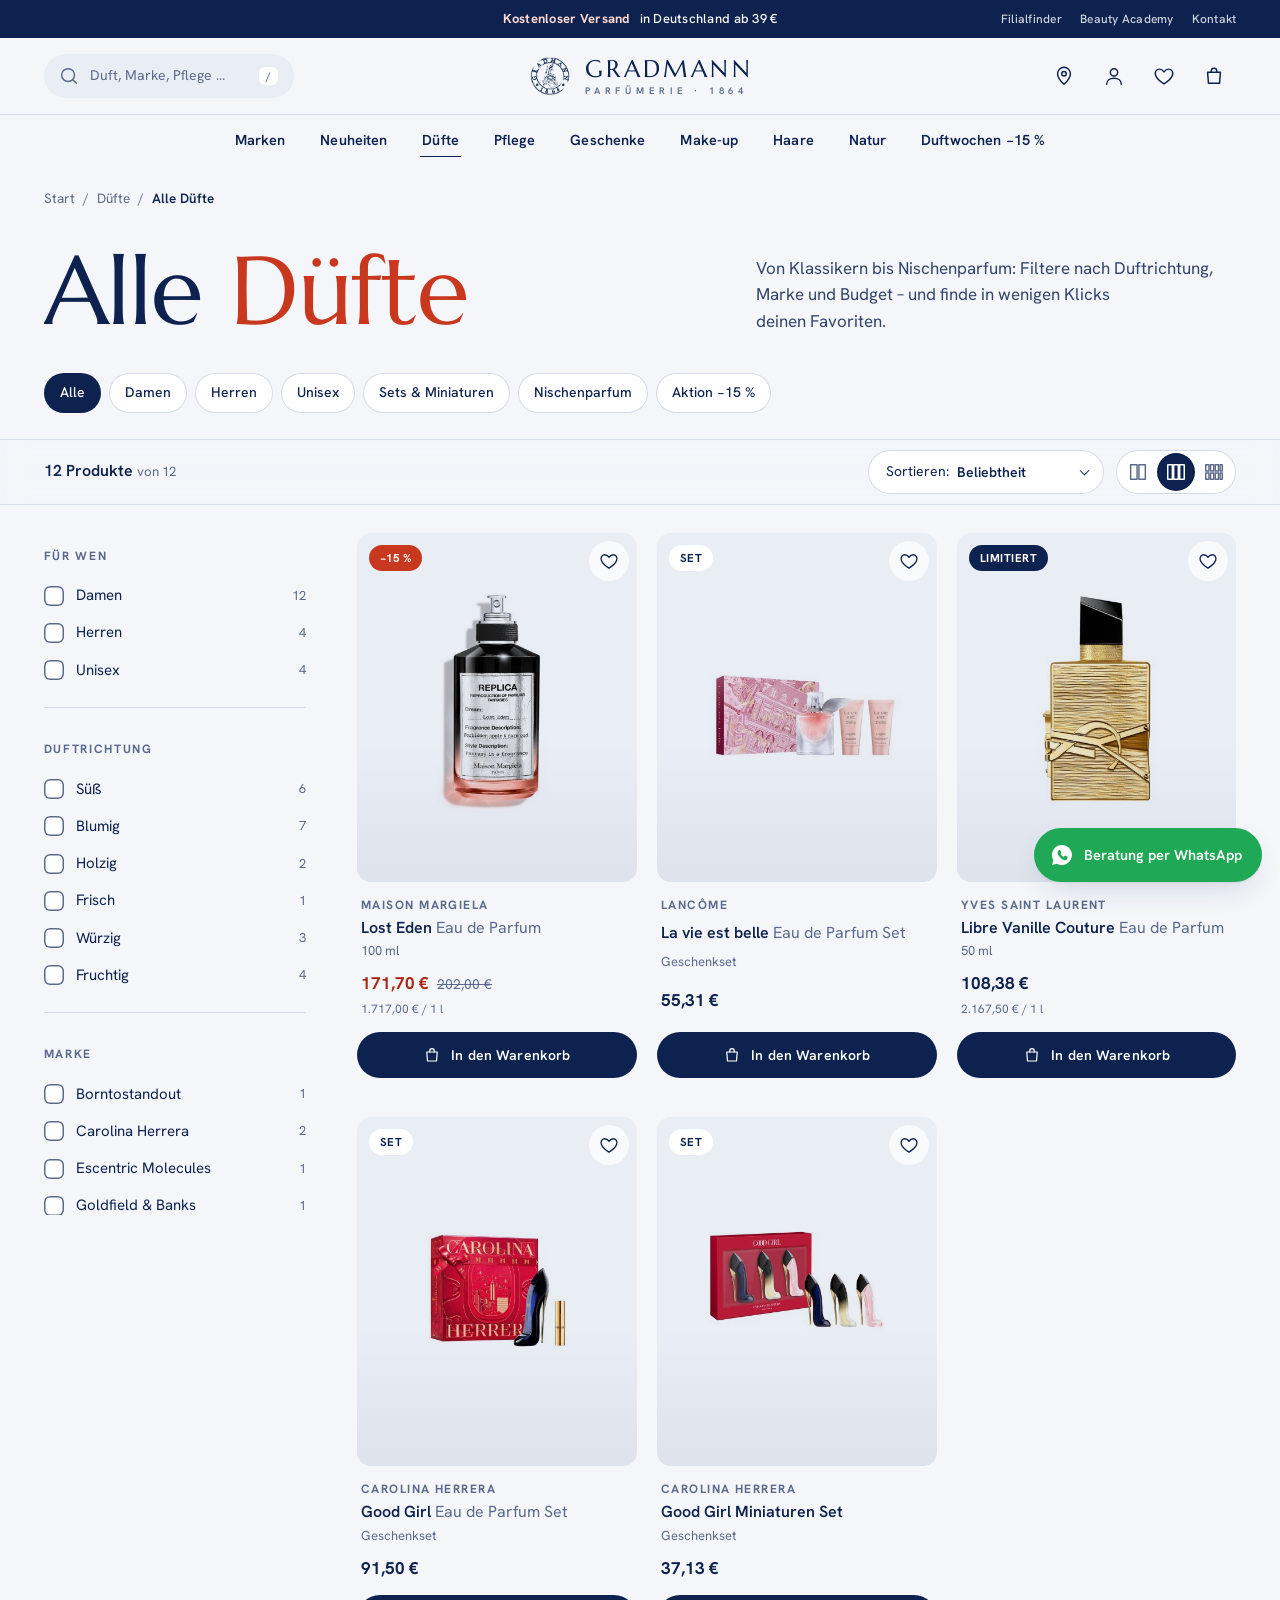
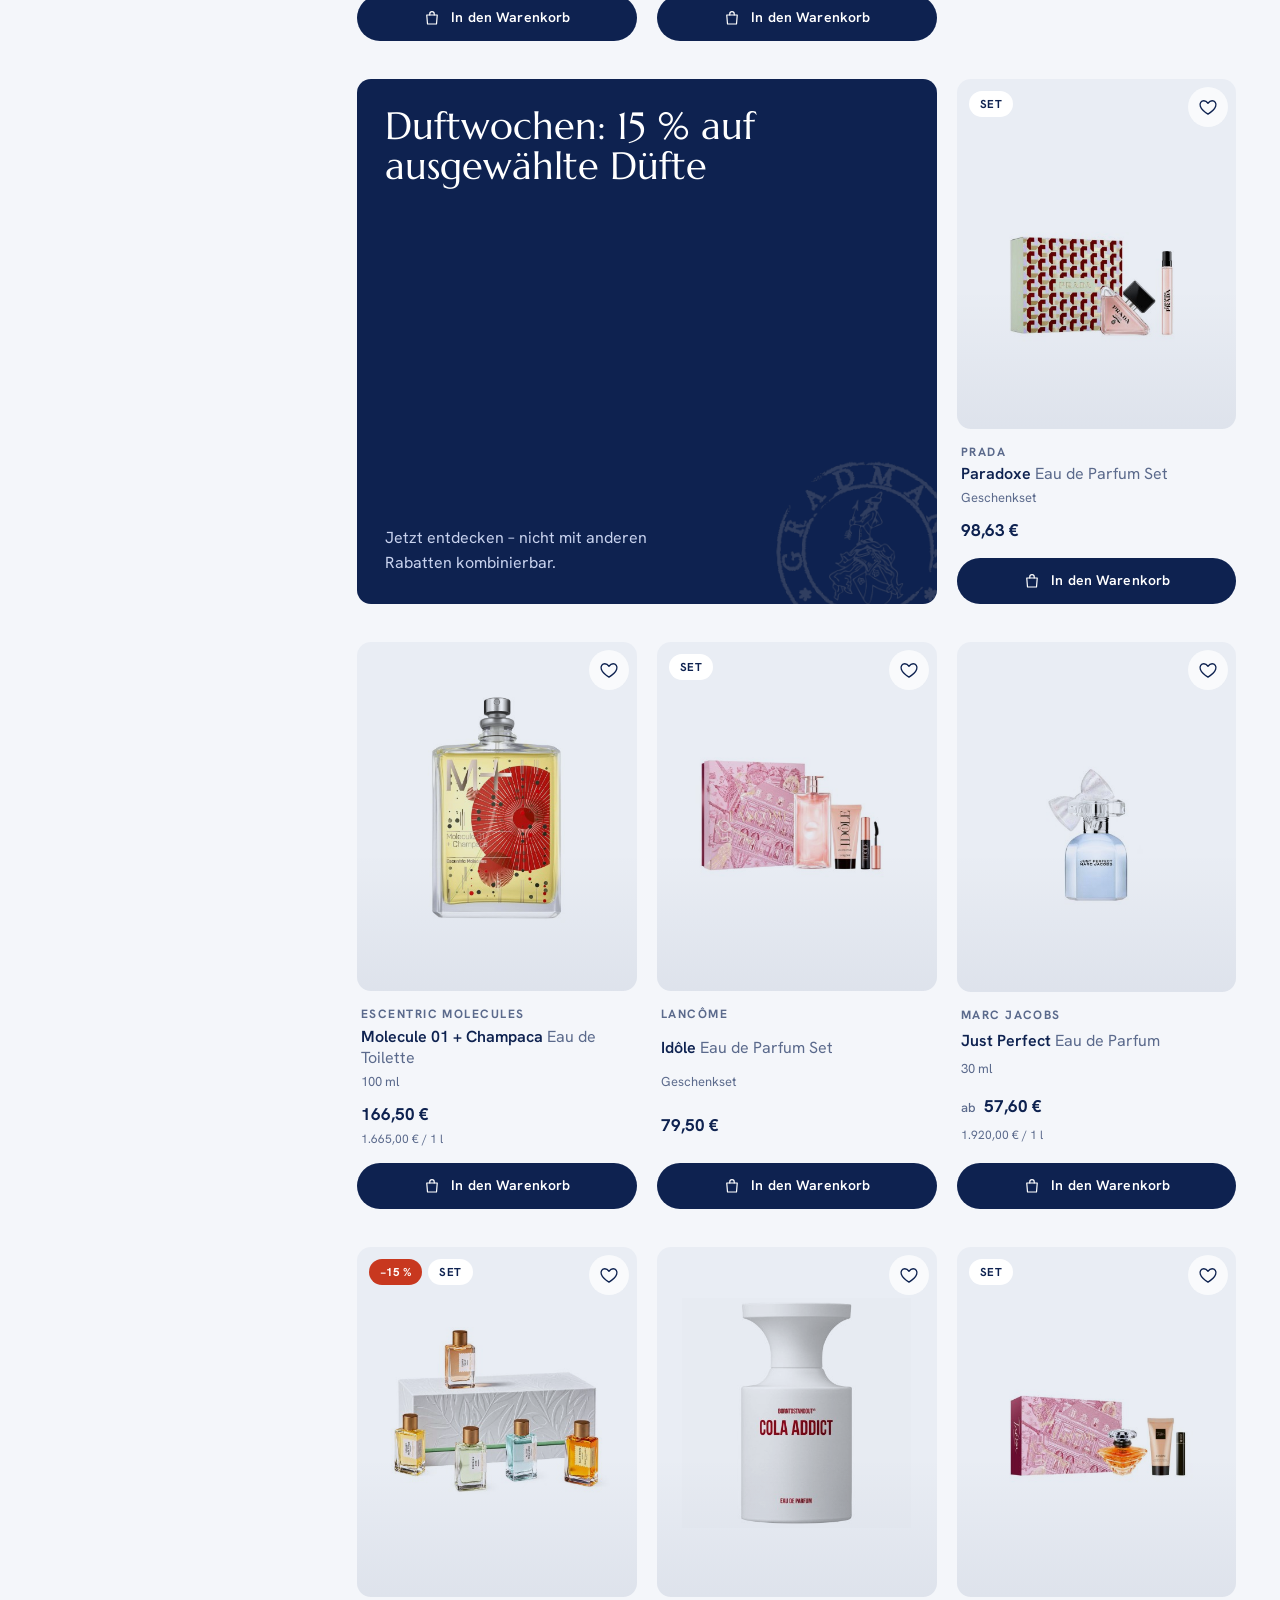
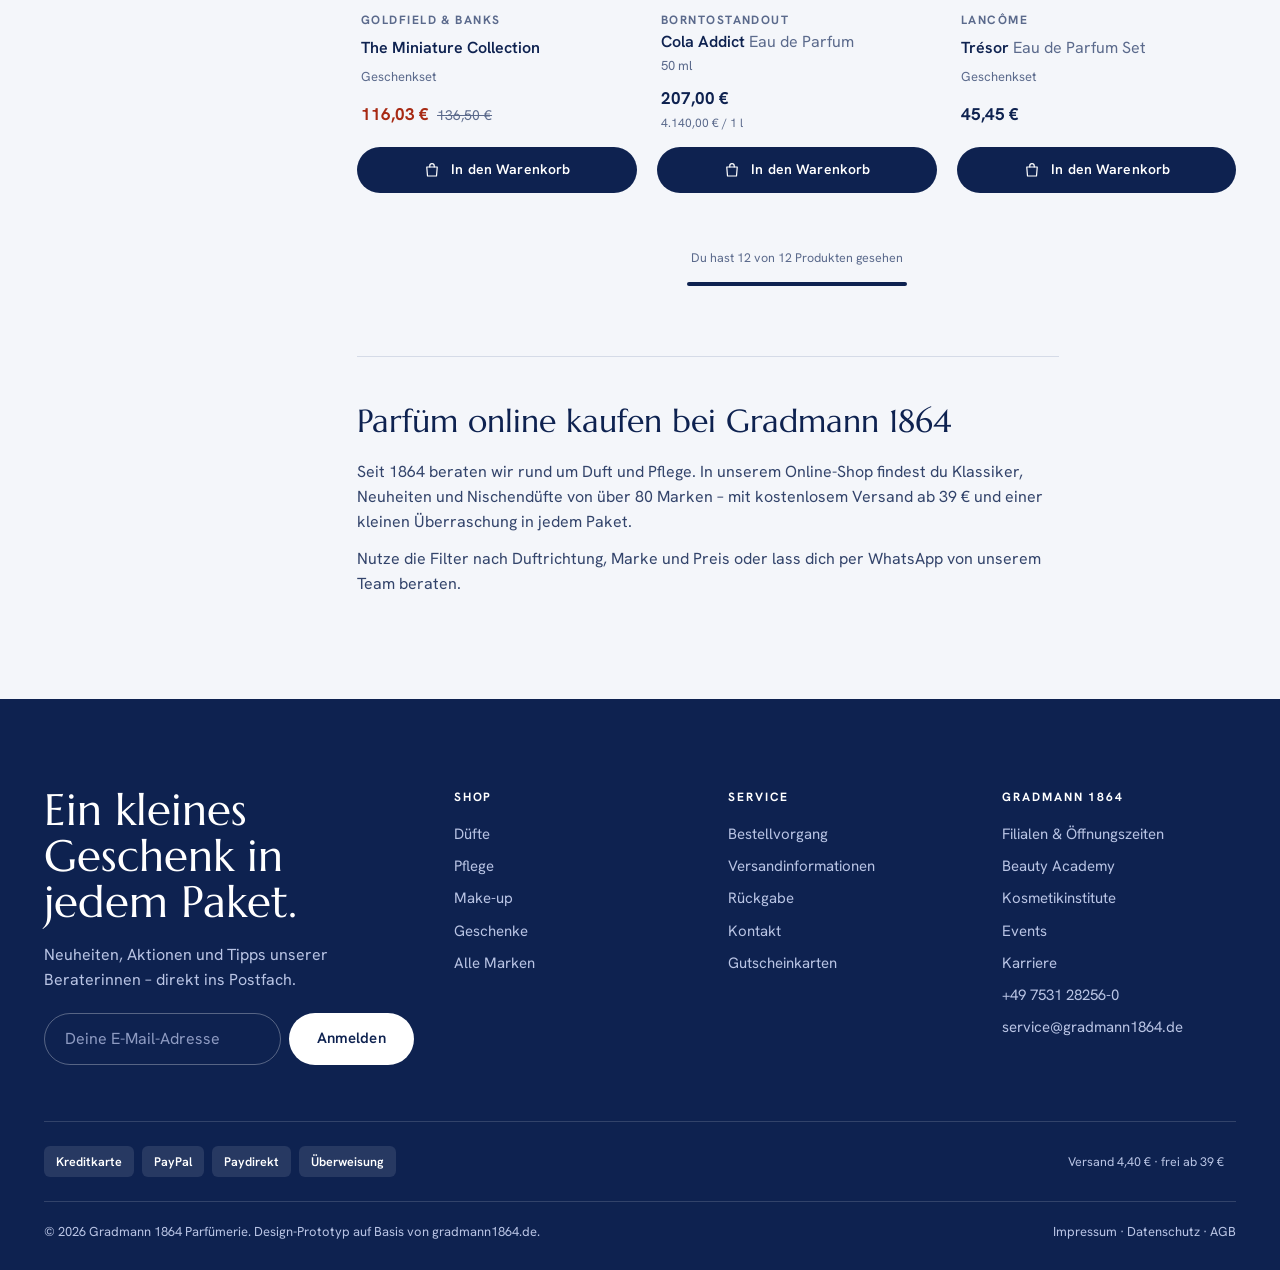
==== commit 3ac87964: "Cart-Drawer: Wunschliste, Upsells, Zahlungsarten; lesbarere Schrift; Rail ohne vertikales Scrollen C" ====
--- a/kollektion.html
+++ b/kollektion.html
@@ -7,7 +7,7 @@
 <meta name="description" content="Düfte für Damen, Herren und Unisex von über 80 Marken. Filtern nach Duftrichtung, Marke und Preis.">
 <link rel="icon" href="img/stempel.png">
 <link rel="preconnect" href="https://fonts.googleapis.com"><link rel="preconnect" href="https://fonts.gstatic.com" crossorigin>
-<link href="https://fonts.googleapis.com/css2?family=Bodoni+Moda:ital,opsz,wght@0,6..96,400;0,6..96,500;1,6..96,400&family=Hanken+Grotesk:wght@400;500;600;700&display=swap" rel="stylesheet">
+<link href="https://fonts.googleapis.com/css2?family=Marcellus&family=Hanken+Grotesk:wght@400;500;600;700&display=swap" rel="stylesheet">
 <link rel="stylesheet" href="css/style.css">
 </head>
 <body>
--- a/css/style.css
+++ b/css/style.css
@@ -13,7 +13,7 @@
   --radius: 14px;
   --radius-s: 8px;
   --ease: cubic-bezier(.16, 1, .3, 1);
-  --display: 'Bodoni Moda', 'Didot', serif;
+  --display: 'Marcellus', 'Optima', 'Palatino Linotype', serif;
   --sans: 'Hanken Grotesk', system-ui, -apple-system, sans-serif;
   --gut: clamp(16px, 3.4vw, 48px);
   --max: 1440px;
@@ -39,7 +39,7 @@
 input, select { caret-color: var(--accent); }
 .wrap { width: 100%; max-width: var(--max); margin-inline: auto; padding-inline: var(--gut); }
 .sr { position: absolute; width: 1px; height: 1px; overflow: hidden; clip-path: inset(50%); white-space: nowrap; }
-.display { font-family: var(--display); font-weight: 400; letter-spacing: -.02em; line-height: 1; }
+.display { font-family: var(--display); font-weight: 400; letter-spacing: -.005em; line-height: 1; }
 .tnum { font-variant-numeric: tabular-nums; }
 .skip { position: absolute; left: 12px; top: -60px; background: var(--ink); color: #fff; padding: 10px 16px; border-radius: 8px; z-index: 200; transition: top .2s; }
 .skip:focus { top: 12px; }
@@ -228,9 +228,8 @@
 .wish svg { width: 20px; height: 20px; }
 .wish[aria-pressed="true"] { color: var(--accent); }
 .wish[aria-pressed="true"] svg { fill: currentColor; animation: pop .5s var(--ease); }
-.qa { position: absolute; left: 10px; right: 10px; bottom: 10px; z-index: 3; transform: translateY(calc(100% + 14px)); transition: transform .6s var(--ease); }
-.pc:hover .qa, .pc:focus-within .qa { transform: none; }
-@media (hover: none) { .qa { transform: none; position: static; margin-top: 12px; } .qa .btn { --h: 44px; width: 100%; } }
+.pc-body { flex: 1; }
+.qa { position: relative; z-index: 3; margin-top: 14px; }
 .qa .btn { --h: 46px; width: 100%; background: var(--ink); color: #fff; font-size: 14px; }
 .pc-body { padding: 14px 4px 0; display: grid; gap: 3px; }
 .pc-brand { font-size: 12px; font-weight: 700; letter-spacing: .12em; text-transform: uppercase; color: var(--ink-3); }
@@ -245,7 +244,7 @@
 .pc-tags { display: flex; gap: 6px; flex-wrap: wrap; margin-top: 8px; }
 .pc-tags span { font-size: 12px; padding: 3px 9px; border-radius: 999px; background: var(--paper); box-shadow: inset 0 0 0 1px var(--line); color: var(--ink-2); }
 @media (max-width: 1100px) { .pgrid { grid-template-columns: repeat(3, 1fr); } }
-@media (max-width: 760px) { .pgrid { grid-template-columns: repeat(2, 1fr); } .pc-name { font-size: 15px; } .qa { display: block; position: static; transform: none; margin-top: 10px; } .qa .btn { --h: 42px; font-size: 13px; } .pc-tags { display: none; } }
+@media (max-width: 760px) { .pgrid { grid-template-columns: repeat(2, 1fr); } .pc-name { font-size: 15px; } .qa .btn { --h: 42px; font-size: 13px; } .pc-tags { display: none; } }
 
 /* Section scaffolding */
 .sec { padding-block: clamp(64px, 9vw, 130px); }
@@ -292,7 +291,7 @@
 /* ============ HOME ============ */
 .hero { position: relative; overflow: clip; padding-block: clamp(28px, 4vw, 56px) clamp(56px, 7vw, 100px); }
 .hero-grid { display: grid; grid-template-columns: minmax(0, 1.02fr) minmax(0, 1fr); gap: clamp(24px, 4vw, 72px); align-items: center; }
-.hero h1 { font-family: var(--display); font-weight: 400; font-size: clamp(52px, 8.6vw, 96px); line-height: .94; letter-spacing: -.035em; color: var(--ink); }
+.hero h1 { font-family: var(--display); font-weight: 400; font-size: clamp(52px, 8.6vw, 96px); line-height: .94; letter-spacing: -.012em; color: var(--ink); }
 .hero h1 em { font-style: normal; color: var(--accent); }
 .hero .lede { max-width: 46ch; margin-top: clamp(18px, 2vw, 28px); font-size: clamp(17px, 1.4vw, 20px); color: var(--ink-2); }
 .hero-cta { display: flex; gap: 12px; margin-top: 28px; flex-wrap: wrap; }
@@ -366,7 +365,7 @@
 
 /* Rail */
 .tabs { display: flex; gap: 6px; flex-wrap: wrap; }
-.rail { display: grid; grid-auto-flow: column; grid-auto-columns: minmax(250px, 22.5%); gap: clamp(14px, 1.6vw, 24px); overflow-x: auto; scroll-snap-type: x mandatory; scrollbar-width: none; padding-bottom: 8px; margin-inline: calc(var(--gut) * -1); padding-inline: var(--gut); scroll-padding-inline: var(--gut); }
+.rail { display: grid; grid-auto-flow: column; grid-auto-columns: minmax(250px, 22.5%); gap: clamp(14px, 1.6vw, 24px); overflow-x: auto; scroll-snap-type: x mandatory; scrollbar-width: none; overflow-y: hidden; overscroll-behavior-x: contain; padding-bottom: 8px; margin-inline: calc(var(--gut) * -1); padding-inline: var(--gut); scroll-padding-inline: var(--gut); }
 .rail::-webkit-scrollbar { display: none; }
 .rail > * { scroll-snap-align: start; }
 .rail-nav { display: flex; gap: 8px; }
@@ -378,7 +377,7 @@
 /* Duftwochen */
 .dw { position: relative; overflow: hidden; }
 .dw-grid { display: grid; grid-template-columns: 1.1fr .9fr; gap: clamp(24px, 5vw, 80px); align-items: center; }
-.dw h2 { font-family: var(--display); font-weight: 400; font-size: clamp(56px, 10vw, 96px); line-height: .88; letter-spacing: -.04em; color: #fff; }
+.dw h2 { font-family: var(--display); font-weight: 400; font-size: clamp(56px, 10vw, 96px); line-height: .88; letter-spacing: -.015em; color: #fff; }
 .dw h2 em { color: #ff8b78; font-style: normal; display: block; }
 .dw p { max-width: 44ch; font-size: 18px; margin-top: 24px; }
 .dw small { display: block; margin-top: 16px; font-size: 13px; opacity: .75; max-width: 52ch; }
@@ -423,7 +422,7 @@
 .crumbs a:hover { color: var(--ink); text-decoration: underline; }
 .crumbs span[aria-current] { color: var(--ink); font-weight: 600; }
 .coll-hero { display: grid; grid-template-columns: 1fr minmax(0, 480px); gap: clamp(20px, 4vw, 64px); align-items: end; padding-block: clamp(20px, 3vw, 40px) clamp(24px, 3vw, 40px); }
-.coll-hero h1 { font-family: var(--display); font-weight: 400; font-size: clamp(48px, 8vw, 96px); line-height: .9; letter-spacing: -.035em; color: var(--ink); }
+.coll-hero h1 { font-family: var(--display); font-weight: 400; font-size: clamp(48px, 8vw, 96px); line-height: .9; letter-spacing: -.012em; color: var(--ink); }
 .coll-hero h1 em { font-style: normal; color: var(--accent); }
 .coll-hero p { font-size: 17px; }
 .cats { display: flex; gap: 8px; overflow-x: auto; scrollbar-width: none; padding-bottom: 4px; }
@@ -524,7 +523,7 @@
 .buy .brandline { display: flex; justify-content: space-between; align-items: center; gap: 16px; }
 .buy .brandline a { font-weight: 700; font-size: 13px; letter-spacing: .14em; text-transform: uppercase; color: var(--ink-3); text-decoration: none; }
 .buy .brandline a:hover { color: var(--ink); text-decoration: underline; }
-.buy h1 { font-family: var(--display); font-weight: 400; font-size: clamp(40px, 5vw, 72px); line-height: .95; letter-spacing: -.03em; margin-top: 12px; }
+.buy h1 { font-family: var(--display); font-weight: 400; font-size: clamp(40px, 5vw, 72px); line-height: .95; letter-spacing: -.012em; margin-top: 12px; }
 .buy .sub { margin-top: 12px; font-size: 17px; color: var(--ink-2); }
 .pricebox { display: flex; align-items: baseline; gap: 14px; flex-wrap: wrap; margin-top: 26px; }
 .pricebox .now { font-size: 36px; font-weight: 700; color: var(--ink); letter-spacing: -.02em; font-variant-numeric: tabular-nums; }
@@ -570,7 +569,7 @@
 .acc details[open] .fbar i { width: var(--w); }
 .small { font-size: 12.5px; color: var(--ink-3); line-height: 1.5; }
 .story { display: grid; grid-template-columns: 1fr 1fr; gap: clamp(24px, 5vw, 80px); align-items: center; }
-.story .big { font-family: var(--display); font-size: clamp(34px, 4.6vw, 68px); line-height: 1; letter-spacing: -.025em; color: #fff; }
+.story .big { font-family: var(--display); font-size: clamp(34px, 4.6vw, 68px); line-height: 1; letter-spacing: -.01em; color: #fff; }
 .story .big em { color: #ff8b78; }
 .story .imgs { display: grid; grid-template-columns: 1fr 1fr; gap: 14px; }
 .story .imgs img { width: 100%; aspect-ratio: 1; object-fit: cover; border-radius: 20px; }
@@ -595,3 +594,24 @@
   .sel .pre { display: none; } .sel { padding: 0 12px 0 14px; } .fbtn { padding: 0 14px !important; }
   .finder-box { padding: 20px 16px; }
 }
+
+/* Drawer: Tabs, Upsells, Zahlungsarten */
+.dtabs { display: inline-flex; gap: 4px; padding: 4px; border-radius: 999px; background: var(--tile); }
+.dtabs button { display: inline-flex; align-items: center; gap: 7px; height: 40px; padding: 0 16px; border-radius: 999px; font-weight: 600; font-size: 14.5px; color: var(--ink-2); transition: background .3s var(--ease), color .2s; white-space: nowrap; }
+.dtabs button .icon { width: 17px; height: 17px; }
+.dtabs button span { min-width: 20px; height: 20px; padding: 0 6px; border-radius: 10px; background: var(--paper); color: var(--ink); font-size: 12px; display: grid; place-items: center; font-variant-numeric: tabular-nums; }
+.dtabs button[aria-pressed="true"] { background: var(--ink); color: #fff; }
+.dtabs button[aria-pressed="true"] span { background: var(--accent); color: #fff; }
+.drawer header { padding: 14px 16px 14px 20px; }
+.upsell { max-height: 38vh; overflow: auto; display: grid; gap: 12px; }
+.upsell .u { grid-template-columns: 52px 1fr auto; }
+.upsell .u b { font-weight: 600; }
+.upsell .mini { min-height: 36px; white-space: nowrap; padding: 0 14px; }
+.drawer footer[hidden], .drawer .upsell[hidden], .drawer .ship[hidden] { display: none; }
+.pay { display: flex; gap: 8px; justify-content: center; flex-wrap: wrap; padding-top: 4px; }
+.pay svg { width: 48px; height: 30px; }
+@media (max-width: 420px) { .dtabs button { padding: 0 12px; font-size: 14px; } }
+
+/* Lesbarkeit: Marcellus hat nur Regular; kleine Display-Größen etwas größer, Marquee/Karten-Titel in Sans */
+.sec-head h2, .gift b, .bt h3, .tl h3 { text-rendering: geometricPrecision; }
+.pc-name { font-weight: 600; }
